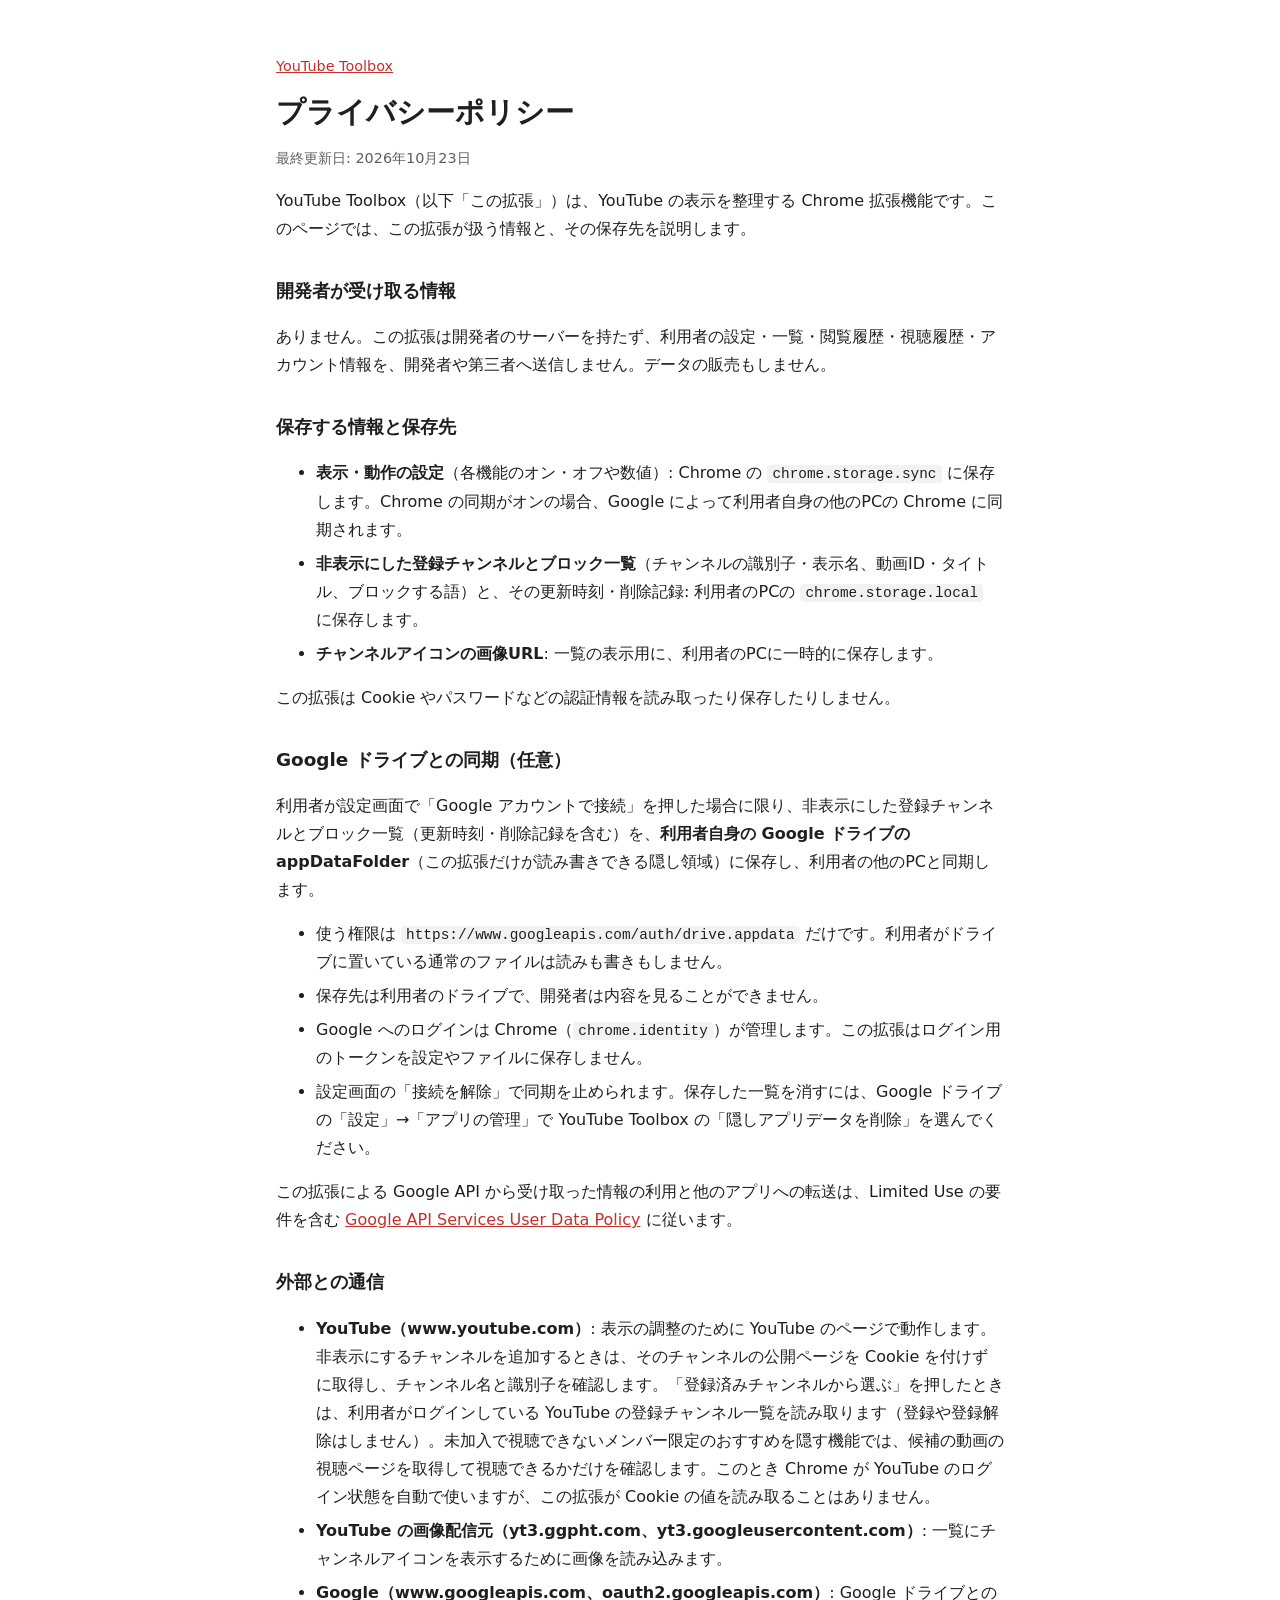
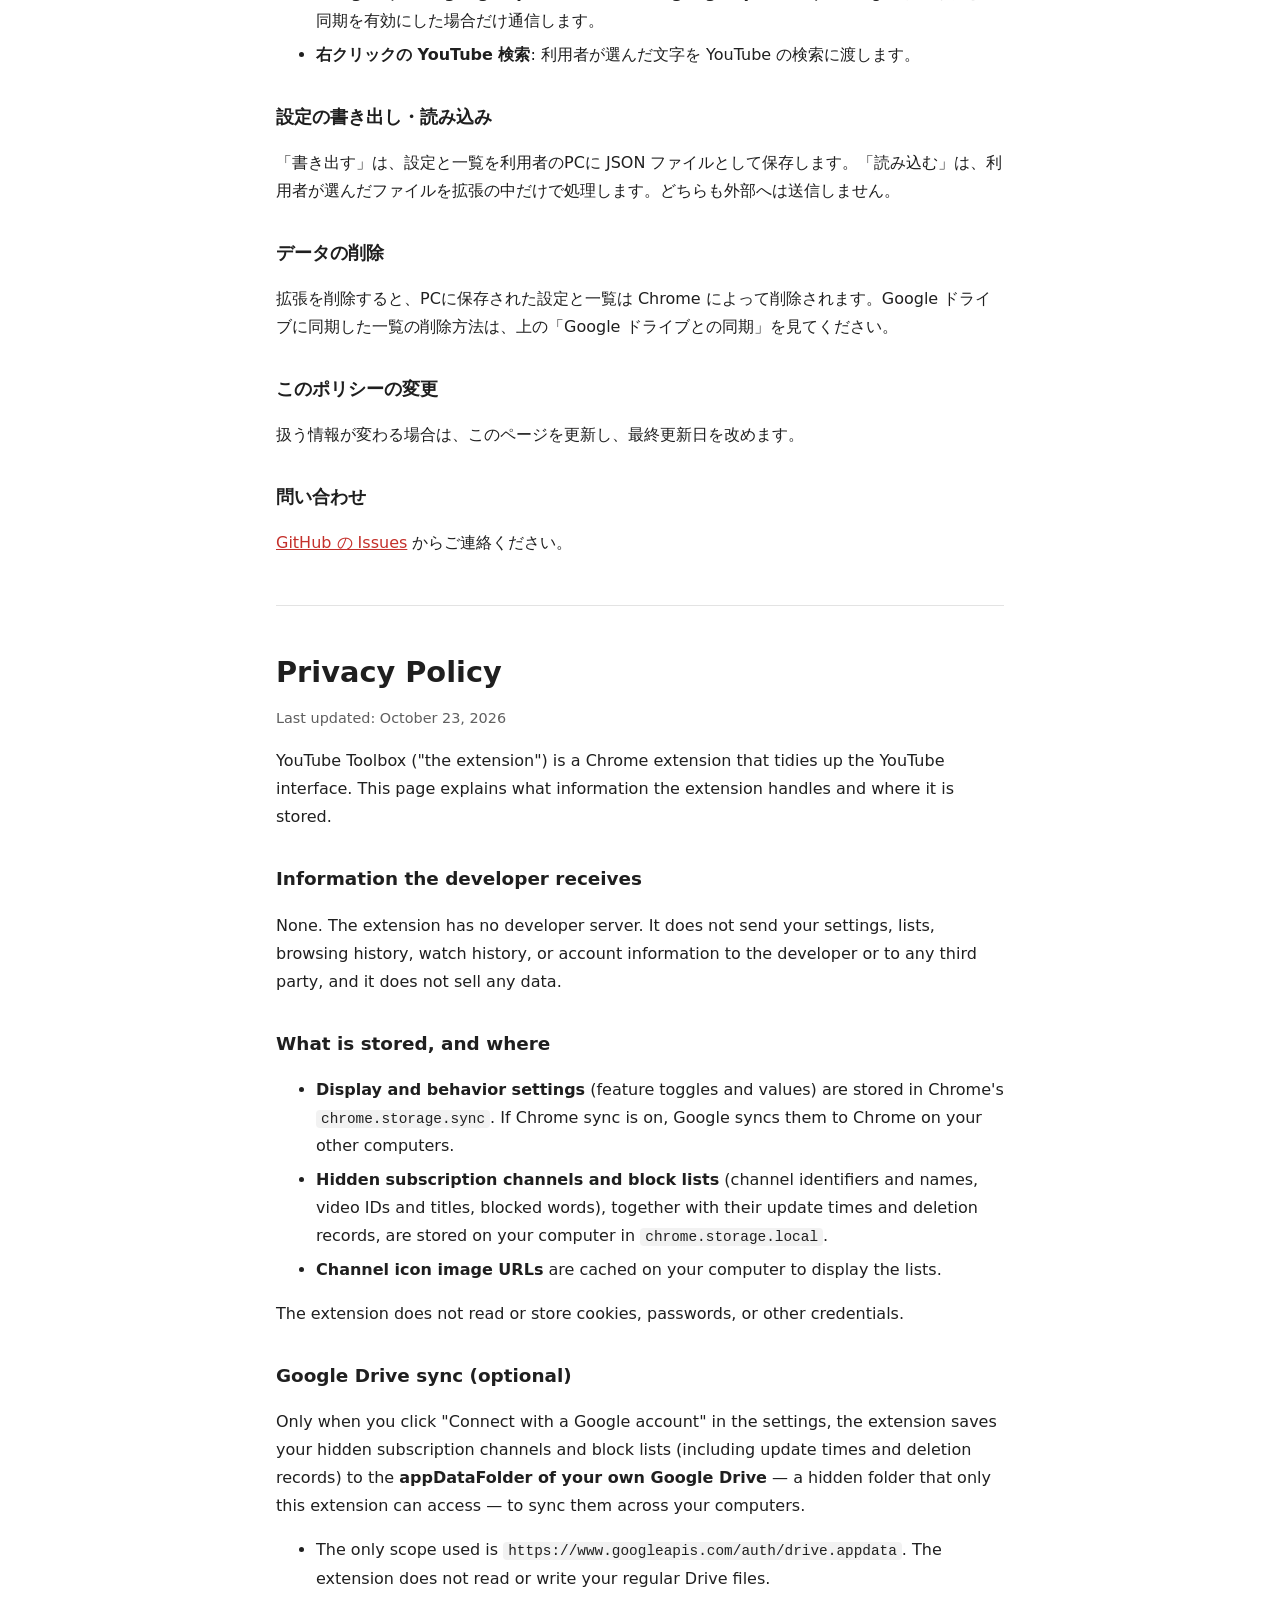
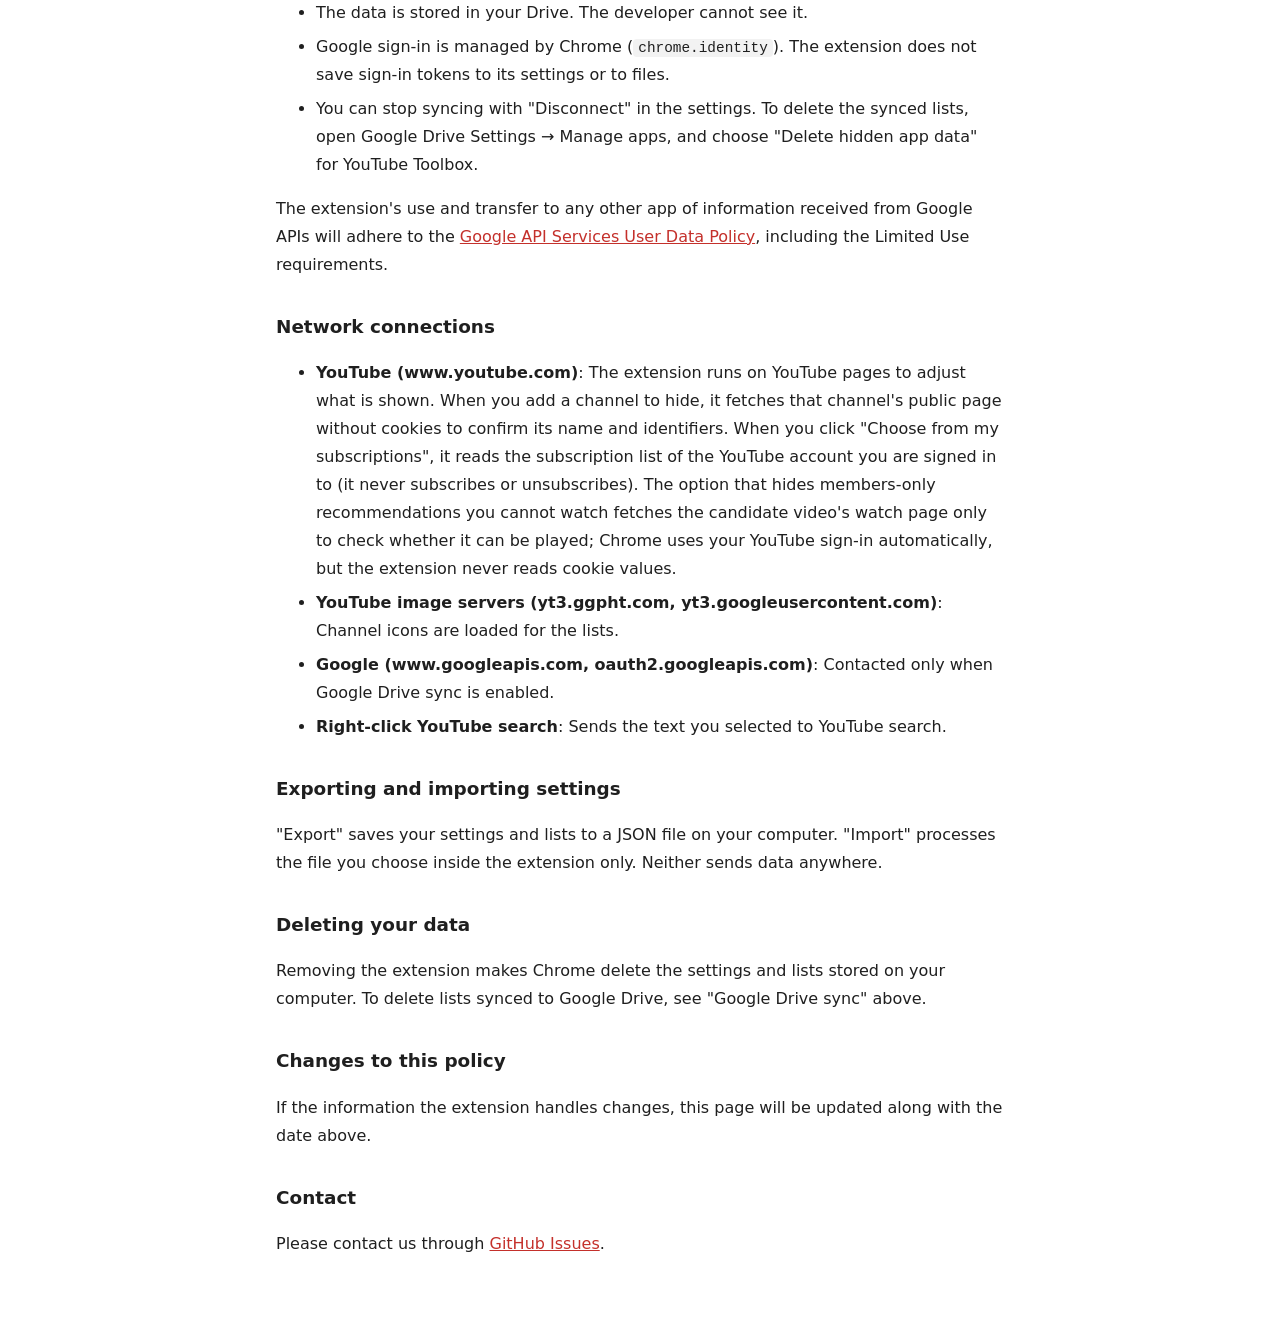
==== privacy.html @ fc677bac "Add homepage and privacy policy for YouTube Toolbox Co-Authored-By: Claude Opus 5.5 <noreply@anthrop" ====
<!doctype html>
<html lang="ja">
<head>
  <meta charset="utf-8">
  <meta name="viewport" content="width=device-width, initial-scale=1">
  <title>YouTube Toolbox – プライバシーポリシー / Privacy Policy</title>
  <link rel="stylesheet" href="style.css">
</head>
<body>
  <main>
    <p class="back"><a href="./">YouTube Toolbox</a></p>
    <h1>プライバシーポリシー</h1>
    <p class="updated">最終更新日: 2026年10月23日</p>

    <p>YouTube Toolbox（以下「この拡張」）は、YouTube の表示を整理する Chrome 拡張機能です。このページでは、この拡張が扱う情報と、その保存先を説明します。</p>

    <h2>開発者が受け取る情報</h2>
    <p>ありません。この拡張は開発者のサーバーを持たず、利用者の設定・一覧・閲覧履歴・視聴履歴・アカウント情報を、開発者や第三者へ送信しません。データの販売もしません。</p>

    <h2>保存する情報と保存先</h2>
    <ul>
      <li><strong>表示・動作の設定</strong>（各機能のオン・オフや数値）: Chrome の <code>chrome.storage.sync</code> に保存します。Chrome の同期がオンの場合、Google によって利用者自身の他のPCの Chrome に同期されます。</li>
      <li><strong>非表示にした登録チャンネルとブロック一覧</strong>（チャンネルの識別子・表示名、動画ID・タイトル、ブロックする語）と、その更新時刻・削除記録: 利用者のPCの <code>chrome.storage.local</code> に保存します。</li>
      <li><strong>チャンネルアイコンの画像URL</strong>: 一覧の表示用に、利用者のPCに一時的に保存します。</li>
    </ul>
    <p>この拡張は Cookie やパスワードなどの認証情報を読み取ったり保存したりしません。</p>

    <h2>Google ドライブとの同期（任意）</h2>
    <p>利用者が設定画面で「Google アカウントで接続」を押した場合に限り、非表示にした登録チャンネルとブロック一覧（更新時刻・削除記録を含む）を、<strong>利用者自身の Google ドライブの appDataFolder</strong>（この拡張だけが読み書きできる隠し領域）に保存し、利用者の他のPCと同期します。</p>
    <ul>
      <li>使う権限は <code>https://www.googleapis.com/auth/drive.appdata</code> だけです。利用者がドライブに置いている通常のファイルは読みも書きもしません。</li>
      <li>保存先は利用者のドライブで、開発者は内容を見ることができません。</li>
      <li>Google へのログインは Chrome（<code>chrome.identity</code>）が管理します。この拡張はログイン用のトークンを設定やファイルに保存しません。</li>
      <li>設定画面の「接続を解除」で同期を止められます。保存した一覧を消すには、Google ドライブの「設定」→「アプリの管理」で YouTube Toolbox の「隠しアプリデータを削除」を選んでください。</li>
    </ul>
    <p>この拡張による Google API から受け取った情報の利用と他のアプリへの転送は、Limited Use の要件を含む <a href="https://developers.google.com/terms/api-services-user-data-policy">Google API Services User Data Policy</a> に従います。</p>

    <h2>外部との通信</h2>
    <ul>
      <li><strong>YouTube（www.youtube.com）</strong>: 表示の調整のために YouTube のページで動作します。非表示にするチャンネルを追加するときは、そのチャンネルの公開ページを Cookie を付けずに取得し、チャンネル名と識別子を確認します。「登録済みチャンネルから選ぶ」を押したときは、利用者がログインしている YouTube の登録チャンネル一覧を読み取ります（登録や登録解除はしません）。未加入で視聴できないメンバー限定のおすすめを隠す機能では、候補の動画の視聴ページを取得して視聴できるかだけを確認します。このとき Chrome が YouTube のログイン状態を自動で使いますが、この拡張が Cookie の値を読み取ることはありません。</li>
      <li><strong>YouTube の画像配信元（yt3.ggpht.com、yt3.googleusercontent.com）</strong>: 一覧にチャンネルアイコンを表示するために画像を読み込みます。</li>
      <li><strong>Google（www.googleapis.com、oauth2.googleapis.com）</strong>: Google ドライブとの同期を有効にした場合だけ通信します。</li>
      <li><strong>右クリックの YouTube 検索</strong>: 利用者が選んだ文字を YouTube の検索に渡します。</li>
    </ul>

    <h2>設定の書き出し・読み込み</h2>
    <p>「書き出す」は、設定と一覧を利用者のPCに JSON ファイルとして保存します。「読み込む」は、利用者が選んだファイルを拡張の中だけで処理します。どちらも外部へは送信しません。</p>

    <h2>データの削除</h2>
    <p>拡張を削除すると、PCに保存された設定と一覧は Chrome によって削除されます。Google ドライブに同期した一覧の削除方法は、上の「Google ドライブとの同期」を見てください。</p>

    <h2>このポリシーの変更</h2>
    <p>扱う情報が変わる場合は、このページを更新し、最終更新日を改めます。</p>

    <h2>問い合わせ</h2>
    <p><a href="https://github.com/dssafewhfh/youtube-toolbox-site/issues">GitHub の Issues</a> からご連絡ください。</p>

    <hr>

    <h1 lang="en">Privacy Policy</h1>
    <div lang="en">
      <p class="updated">Last updated: October 23, 2026</p>

      <p>YouTube Toolbox ("the extension") is a Chrome extension that tidies up the YouTube interface. This page explains what information the extension handles and where it is stored.</p>

      <h2>Information the developer receives</h2>
      <p>None. The extension has no developer server. It does not send your settings, lists, browsing history, watch history, or account information to the developer or to any third party, and it does not sell any data.</p>

      <h2>What is stored, and where</h2>
      <ul>
        <li><strong>Display and behavior settings</strong> (feature toggles and values) are stored in Chrome's <code>chrome.storage.sync</code>. If Chrome sync is on, Google syncs them to Chrome on your other computers.</li>
        <li><strong>Hidden subscription channels and block lists</strong> (channel identifiers and names, video IDs and titles, blocked words), together with their update times and deletion records, are stored on your computer in <code>chrome.storage.local</code>.</li>
        <li><strong>Channel icon image URLs</strong> are cached on your computer to display the lists.</li>
      </ul>
      <p>The extension does not read or store cookies, passwords, or other credentials.</p>

      <h2>Google Drive sync (optional)</h2>
      <p>Only when you click "Connect with a Google account" in the settings, the extension saves your hidden subscription channels and block lists (including update times and deletion records) to the <strong>appDataFolder of your own Google Drive</strong> — a hidden folder that only this extension can access — to sync them across your computers.</p>
      <ul>
        <li>The only scope used is <code>https://www.googleapis.com/auth/drive.appdata</code>. The extension does not read or write your regular Drive files.</li>
        <li>The data is stored in your Drive. The developer cannot see it.</li>
        <li>Google sign-in is managed by Chrome (<code>chrome.identity</code>). The extension does not save sign-in tokens to its settings or to files.</li>
        <li>You can stop syncing with "Disconnect" in the settings. To delete the synced lists, open Google Drive Settings → Manage apps, and choose "Delete hidden app data" for YouTube Toolbox.</li>
      </ul>
      <p>The extension's use and transfer to any other app of information received from Google APIs will adhere to the <a href="https://developers.google.com/terms/api-services-user-data-policy">Google API Services User Data Policy</a>, including the Limited Use requirements.</p>

      <h2>Network connections</h2>
      <ul>
        <li><strong>YouTube (www.youtube.com)</strong>: The extension runs on YouTube pages to adjust what is shown. When you add a channel to hide, it fetches that channel's public page without cookies to confirm its name and identifiers. When you click "Choose from my subscriptions", it reads the subscription list of the YouTube account you are signed in to (it never subscribes or unsubscribes). The option that hides members-only recommendations you cannot watch fetches the candidate video's watch page only to check whether it can be played; Chrome uses your YouTube sign-in automatically, but the extension never reads cookie values.</li>
        <li><strong>YouTube image servers (yt3.ggpht.com, yt3.googleusercontent.com)</strong>: Channel icons are loaded for the lists.</li>
        <li><strong>Google (www.googleapis.com, oauth2.googleapis.com)</strong>: Contacted only when Google Drive sync is enabled.</li>
        <li><strong>Right-click YouTube search</strong>: Sends the text you selected to YouTube search.</li>
      </ul>

      <h2>Exporting and importing settings</h2>
      <p>"Export" saves your settings and lists to a JSON file on your computer. "Import" processes the file you choose inside the extension only. Neither sends data anywhere.</p>

      <h2>Deleting your data</h2>
      <p>Removing the extension makes Chrome delete the settings and lists stored on your computer. To delete lists synced to Google Drive, see "Google Drive sync" above.</p>

      <h2>Changes to this policy</h2>
      <p>If the information the extension handles changes, this page will be updated along with the date above.</p>

      <h2>Contact</h2>
      <p>Please contact us through <a href="https://github.com/dssafewhfh/youtube-toolbox-site/issues">GitHub Issues</a>.</p>
    </div>
  </main>
</body>
</html>
---- style.css ----
:root {
  color-scheme: light dark;
  --bg: #ffffff;
  --ink: #1f1f1f;
  --muted: #5f5f5f;
  --accent: #c4302b;
  --line: #e3e3e3;
  --code-bg: #f2f2f2;
}

@media (prefers-color-scheme: dark) {
  :root {
    --bg: #161616;
    --ink: #ececec;
    --muted: #a8a8a8;
    --accent: #ff7a6b;
    --line: #333333;
    --code-bg: #262626;
  }
}

* { box-sizing: border-box; }

body {
  margin: 0;
  background: var(--bg);
  color: var(--ink);
  font: 16px/1.75 system-ui, "Segoe UI", "Hiragino Sans", "Noto Sans JP", sans-serif;
}

main {
  max-width: 760px;
  margin: 0 auto;
  padding: 40px 16px 64px;
}

h1 { font-size: 1.8rem; line-height: 1.3; margin: 0 0 12px; }
h2 { font-size: 1.15rem; margin: 32px 0 8px; }
a { color: var(--accent); }
code { background: var(--code-bg); color: var(--ink); padding: 1px 5px; border-radius: 4px; font-size: .9em; overflow-wrap: anywhere; }
hr { border: 0; border-top: 1px solid var(--line); margin: 48px 0; }
li + li { margin-top: 6px; }
.updated, .back { color: var(--muted); font-size: .9rem; }

.links { display: flex; flex-wrap: wrap; gap: 12px 20px; align-items: center; margin-top: 24px; }
.button {
  display: inline-block;
  padding: 8px 16px;
  border-radius: 8px;
  background: var(--accent);
  color: var(--bg);
  text-decoration: none;
  font-weight: 600;
}
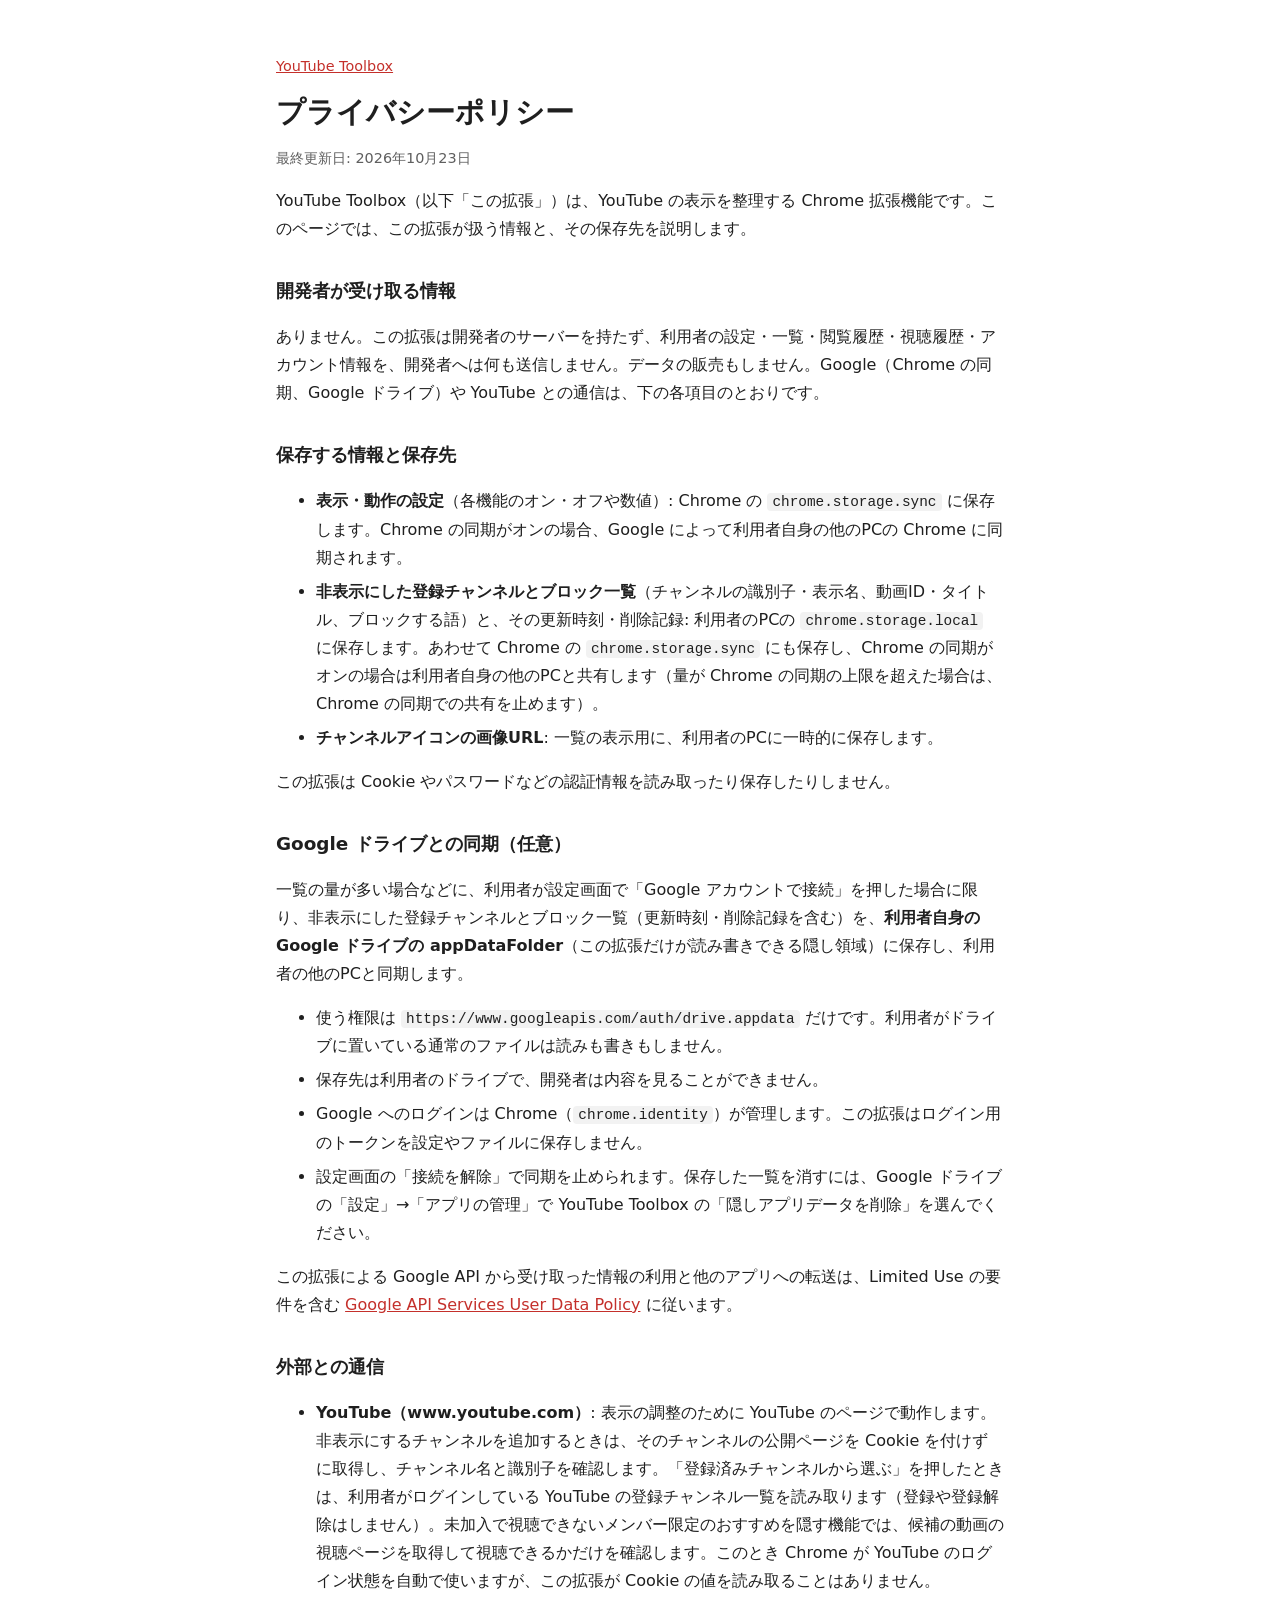
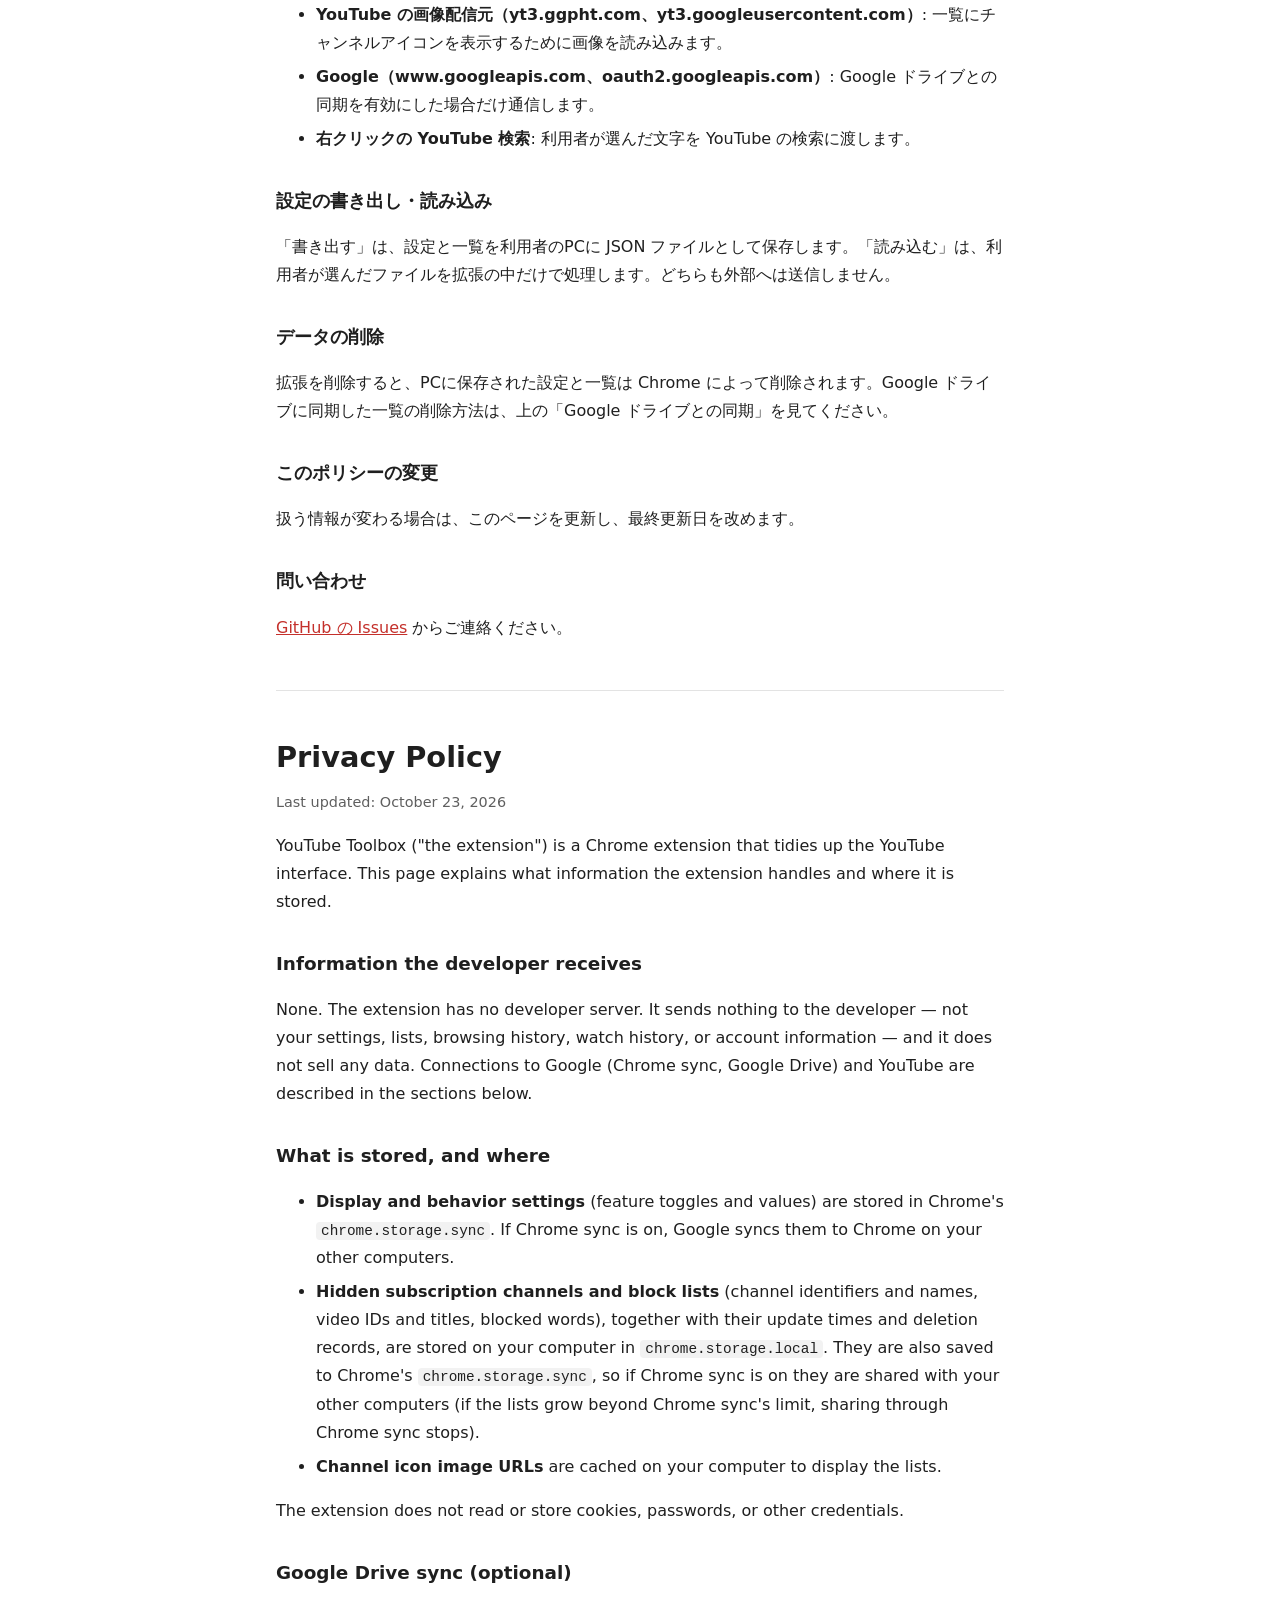
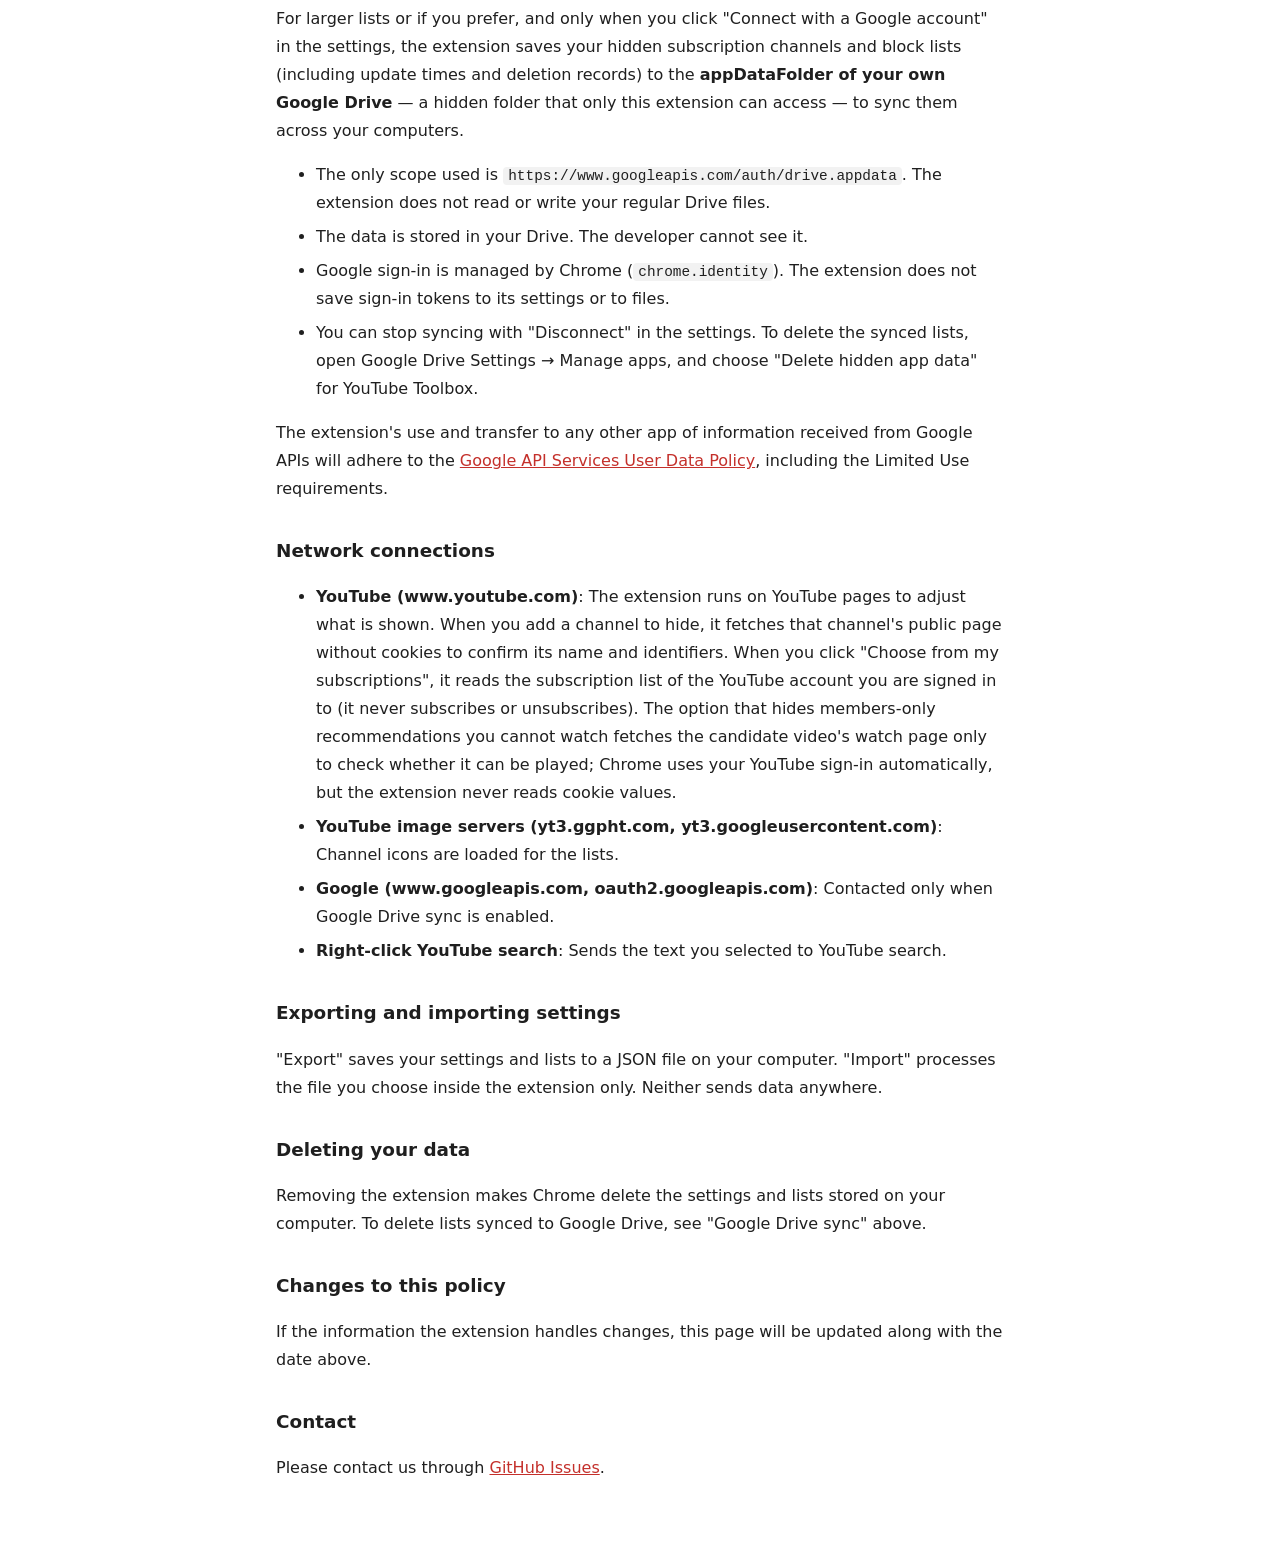
==== commit 4a7143fb: "Clarify that nothing is sent to the developer and lists also sync via Chrome sync Co-Authored-By: Cl" ====
--- a/privacy.html
+++ b/privacy.html
@@ -15,18 +15,18 @@
     <p>YouTube Toolbox（以下「この拡張」）は、YouTube の表示を整理する Chrome 拡張機能です。このページでは、この拡張が扱う情報と、その保存先を説明します。</p>
 
     <h2>開発者が受け取る情報</h2>
-    <p>ありません。この拡張は開発者のサーバーを持たず、利用者の設定・一覧・閲覧履歴・視聴履歴・アカウント情報を、開発者や第三者へ送信しません。データの販売もしません。</p>
+    <p>ありません。この拡張は開発者のサーバーを持たず、利用者の設定・一覧・閲覧履歴・視聴履歴・アカウント情報を、開発者へは何も送信しません。データの販売もしません。Google（Chrome の同期、Google ドライブ）や YouTube との通信は、下の各項目のとおりです。</p>
 
     <h2>保存する情報と保存先</h2>
     <ul>
       <li><strong>表示・動作の設定</strong>（各機能のオン・オフや数値）: Chrome の <code>chrome.storage.sync</code> に保存します。Chrome の同期がオンの場合、Google によって利用者自身の他のPCの Chrome に同期されます。</li>
-      <li><strong>非表示にした登録チャンネルとブロック一覧</strong>（チャンネルの識別子・表示名、動画ID・タイトル、ブロックする語）と、その更新時刻・削除記録: 利用者のPCの <code>chrome.storage.local</code> に保存します。</li>
+      <li><strong>非表示にした登録チャンネルとブロック一覧</strong>（チャンネルの識別子・表示名、動画ID・タイトル、ブロックする語）と、その更新時刻・削除記録: 利用者のPCの <code>chrome.storage.local</code> に保存します。あわせて Chrome の <code>chrome.storage.sync</code> にも保存し、Chrome の同期がオンの場合は利用者自身の他のPCと共有します（量が Chrome の同期の上限を超えた場合は、Chrome の同期での共有を止めます）。</li>
       <li><strong>チャンネルアイコンの画像URL</strong>: 一覧の表示用に、利用者のPCに一時的に保存します。</li>
     </ul>
     <p>この拡張は Cookie やパスワードなどの認証情報を読み取ったり保存したりしません。</p>
 
     <h2>Google ドライブとの同期（任意）</h2>
-    <p>利用者が設定画面で「Google アカウントで接続」を押した場合に限り、非表示にした登録チャンネルとブロック一覧（更新時刻・削除記録を含む）を、<strong>利用者自身の Google ドライブの appDataFolder</strong>（この拡張だけが読み書きできる隠し領域）に保存し、利用者の他のPCと同期します。</p>
+    <p>一覧の量が多い場合などに、利用者が設定画面で「Google アカウントで接続」を押した場合に限り、非表示にした登録チャンネルとブロック一覧（更新時刻・削除記録を含む）を、<strong>利用者自身の Google ドライブの appDataFolder</strong>（この拡張だけが読み書きできる隠し領域）に保存し、利用者の他のPCと同期します。</p>
     <ul>
       <li>使う権限は <code>https://www.googleapis.com/auth/drive.appdata</code> だけです。利用者がドライブに置いている通常のファイルは読みも書きもしません。</li>
       <li>保存先は利用者のドライブで、開発者は内容を見ることができません。</li>
@@ -64,18 +64,18 @@
       <p>YouTube Toolbox ("the extension") is a Chrome extension that tidies up the YouTube interface. This page explains what information the extension handles and where it is stored.</p>
 
       <h2>Information the developer receives</h2>
-      <p>None. The extension has no developer server. It does not send your settings, lists, browsing history, watch history, or account information to the developer or to any third party, and it does not sell any data.</p>
+      <p>None. The extension has no developer server. It sends nothing to the developer — not your settings, lists, browsing history, watch history, or account information — and it does not sell any data. Connections to Google (Chrome sync, Google Drive) and YouTube are described in the sections below.</p>
 
       <h2>What is stored, and where</h2>
       <ul>
         <li><strong>Display and behavior settings</strong> (feature toggles and values) are stored in Chrome's <code>chrome.storage.sync</code>. If Chrome sync is on, Google syncs them to Chrome on your other computers.</li>
-        <li><strong>Hidden subscription channels and block lists</strong> (channel identifiers and names, video IDs and titles, blocked words), together with their update times and deletion records, are stored on your computer in <code>chrome.storage.local</code>.</li>
+        <li><strong>Hidden subscription channels and block lists</strong> (channel identifiers and names, video IDs and titles, blocked words), together with their update times and deletion records, are stored on your computer in <code>chrome.storage.local</code>. They are also saved to Chrome's <code>chrome.storage.sync</code>, so if Chrome sync is on they are shared with your other computers (if the lists grow beyond Chrome sync's limit, sharing through Chrome sync stops).</li>
         <li><strong>Channel icon image URLs</strong> are cached on your computer to display the lists.</li>
       </ul>
       <p>The extension does not read or store cookies, passwords, or other credentials.</p>
 
       <h2>Google Drive sync (optional)</h2>
-      <p>Only when you click "Connect with a Google account" in the settings, the extension saves your hidden subscription channels and block lists (including update times and deletion records) to the <strong>appDataFolder of your own Google Drive</strong> — a hidden folder that only this extension can access — to sync them across your computers.</p>
+      <p>For larger lists or if you prefer, and only when you click "Connect with a Google account" in the settings, the extension saves your hidden subscription channels and block lists (including update times and deletion records) to the <strong>appDataFolder of your own Google Drive</strong> — a hidden folder that only this extension can access — to sync them across your computers.</p>
       <ul>
         <li>The only scope used is <code>https://www.googleapis.com/auth/drive.appdata</code>. The extension does not read or write your regular Drive files.</li>
         <li>The data is stored in your Drive. The developer cannot see it.</li>
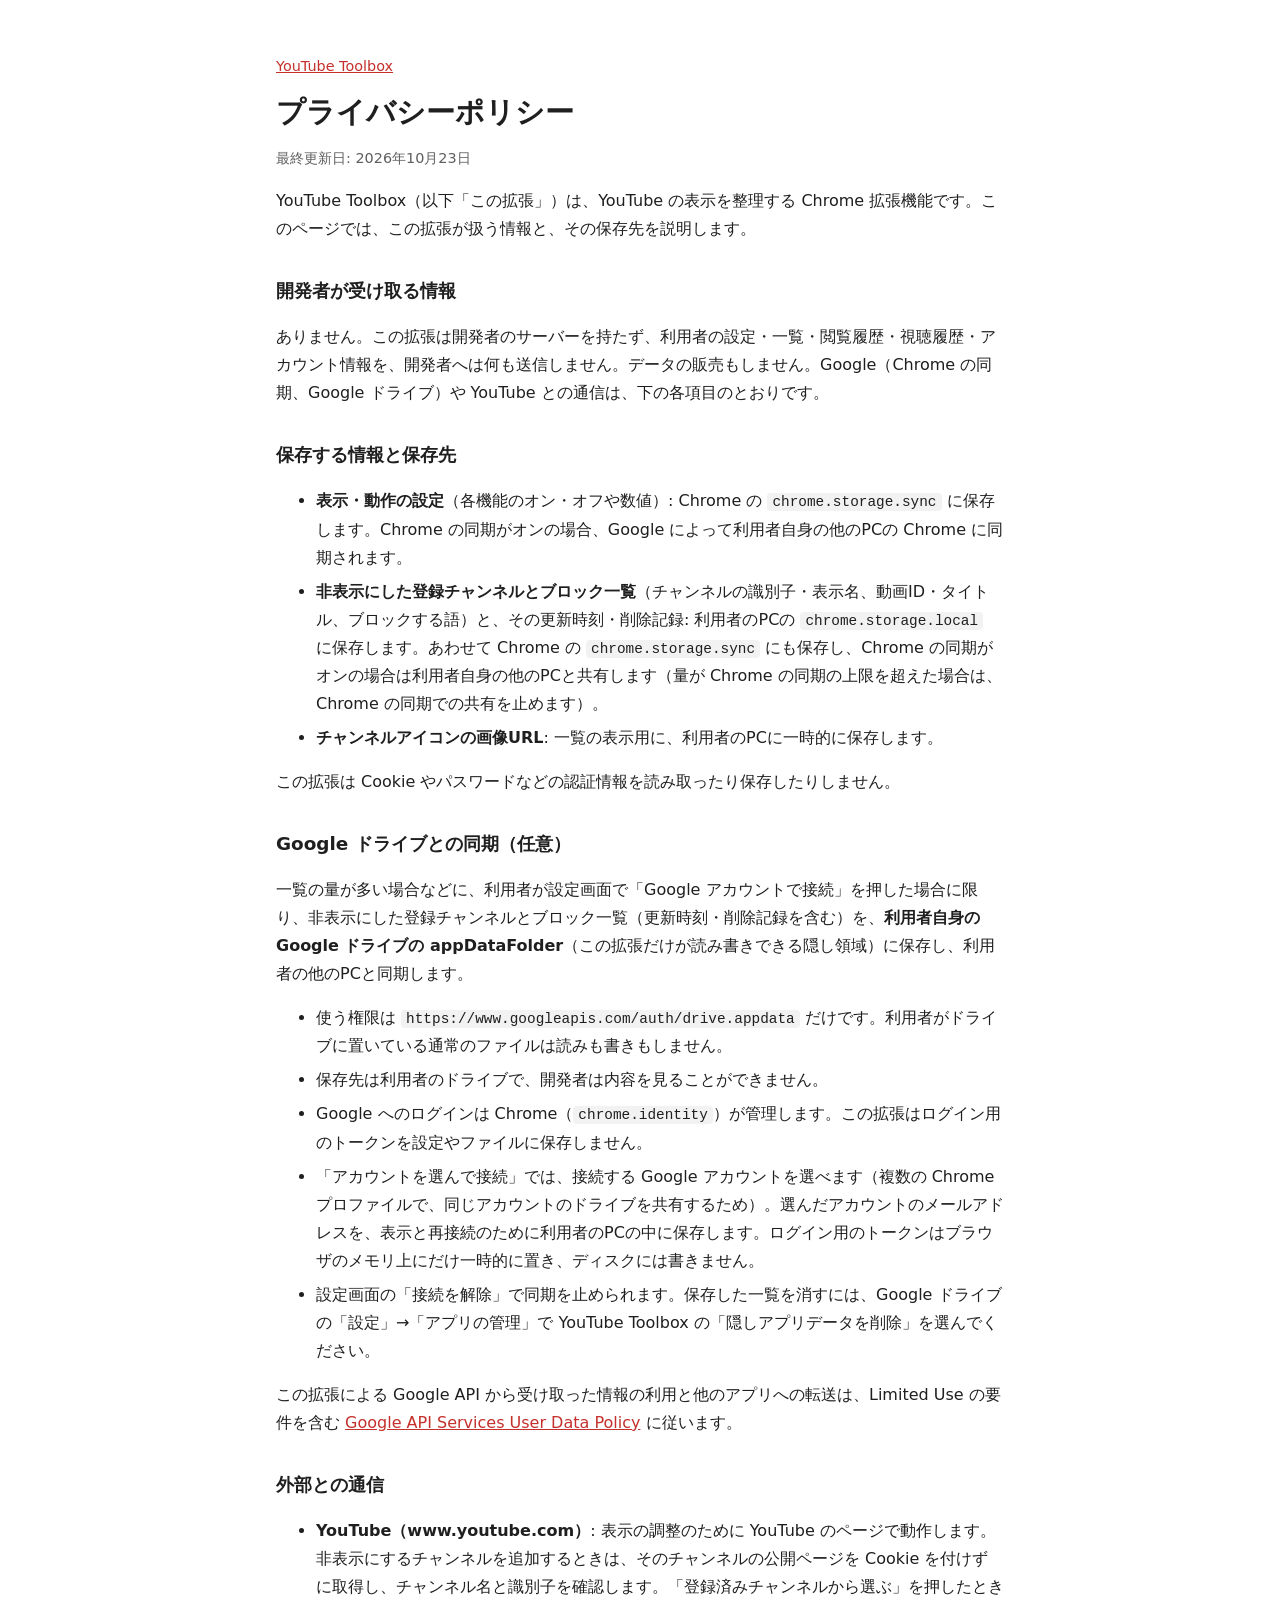
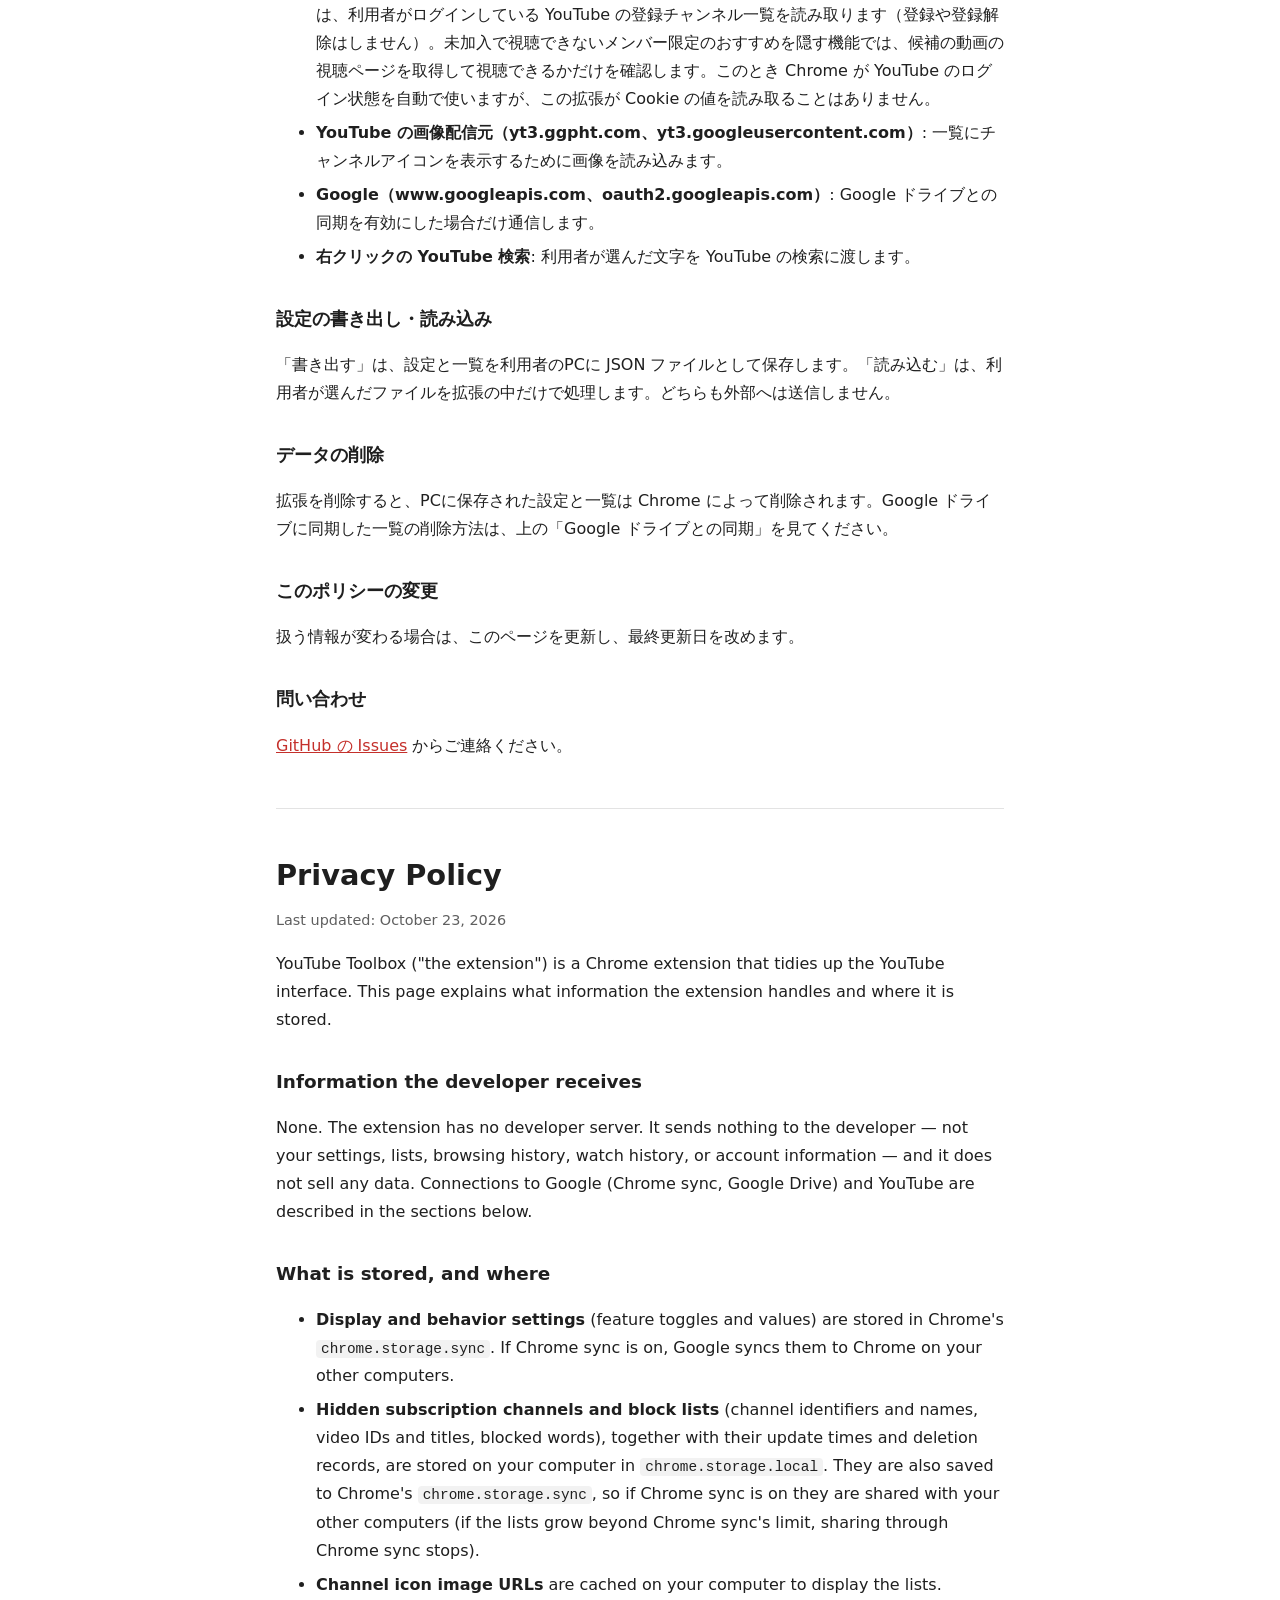
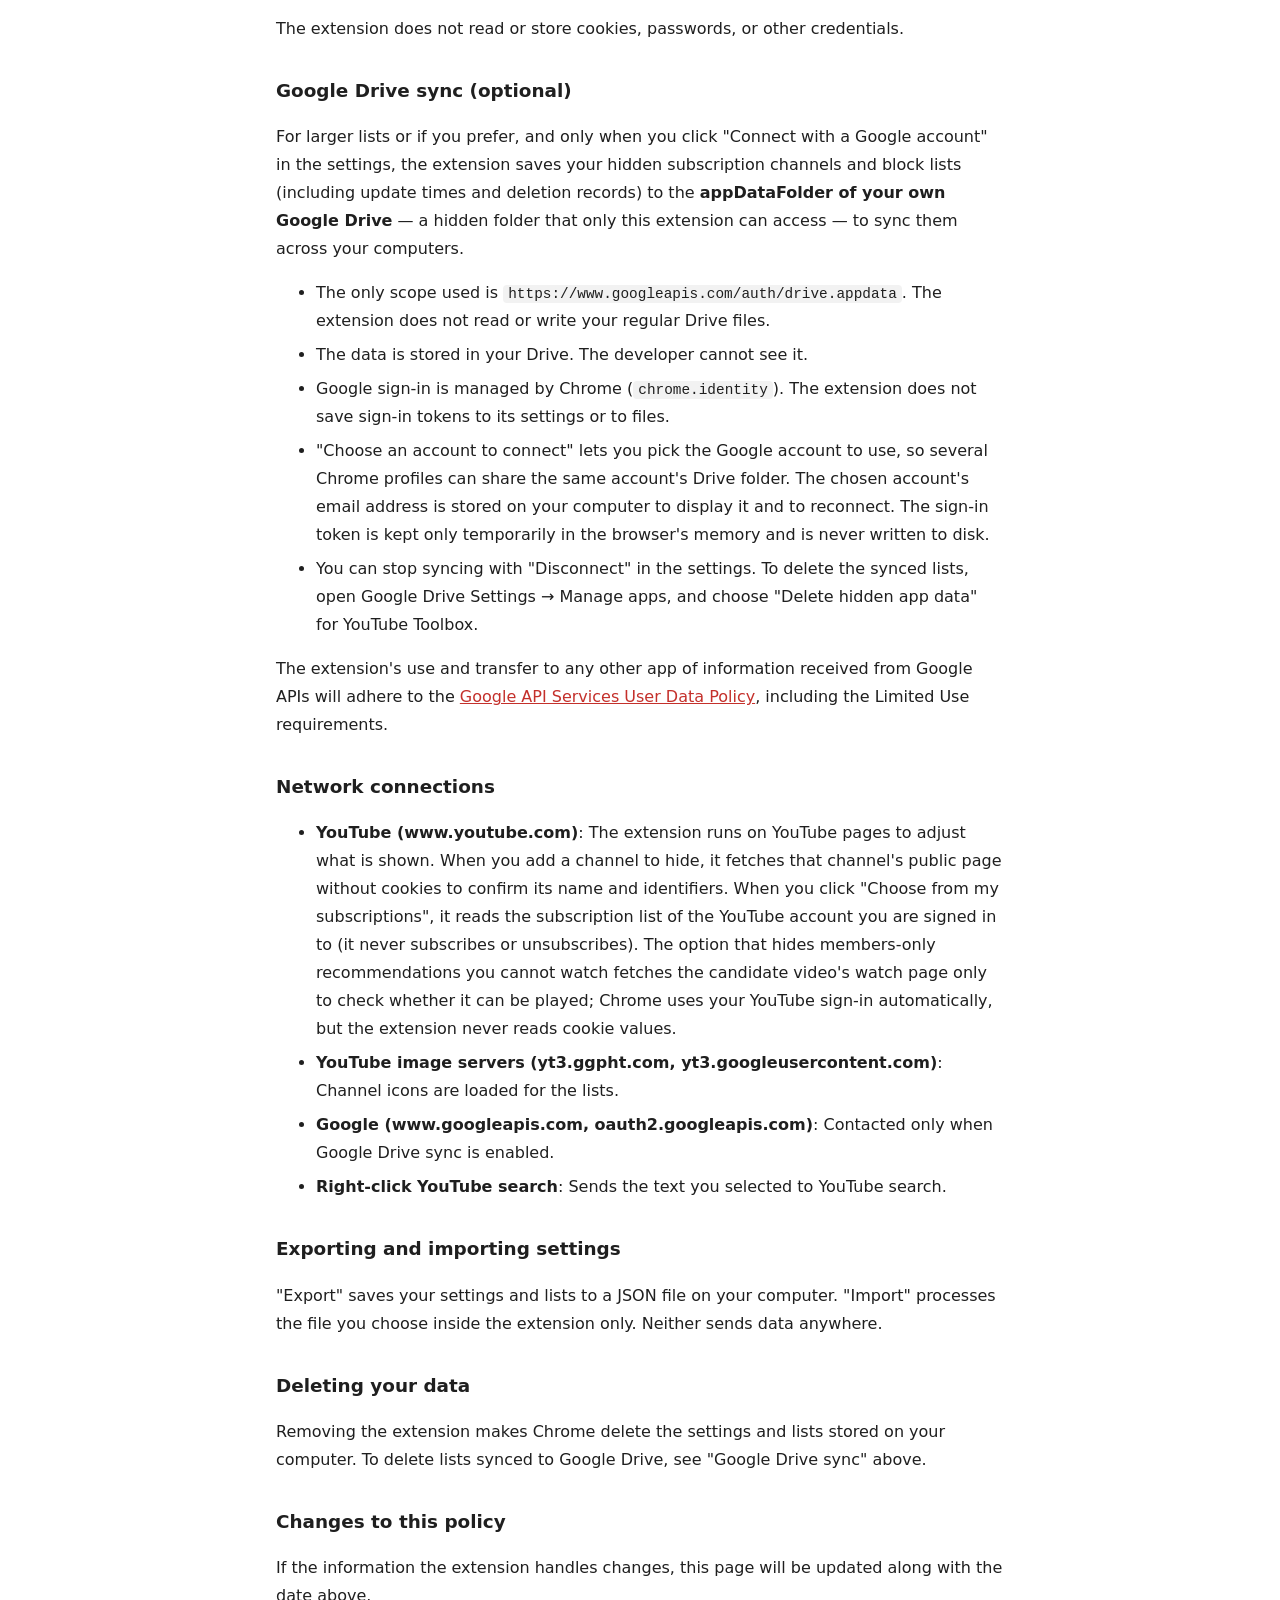
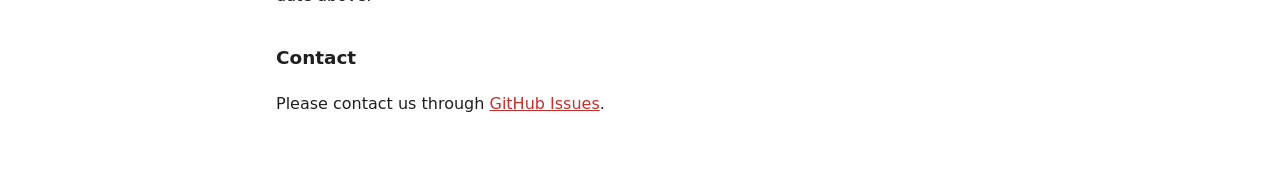
==== commit 2d85d702: "Describe the choose-an-account Drive connection in the privacy policy Co-Authored-By: Claude Opus 5." ====
--- a/privacy.html
+++ b/privacy.html
@@ -31,6 +31,7 @@
       <li>使う権限は <code>https://www.googleapis.com/auth/drive.appdata</code> だけです。利用者がドライブに置いている通常のファイルは読みも書きもしません。</li>
       <li>保存先は利用者のドライブで、開発者は内容を見ることができません。</li>
       <li>Google へのログインは Chrome（<code>chrome.identity</code>）が管理します。この拡張はログイン用のトークンを設定やファイルに保存しません。</li>
+      <li>「アカウントを選んで接続」では、接続する Google アカウントを選べます（複数の Chrome プロファイルで、同じアカウントのドライブを共有するため）。選んだアカウントのメールアドレスを、表示と再接続のために利用者のPCの中に保存します。ログイン用のトークンはブラウザのメモリ上にだけ一時的に置き、ディスクには書きません。</li>
       <li>設定画面の「接続を解除」で同期を止められます。保存した一覧を消すには、Google ドライブの「設定」→「アプリの管理」で YouTube Toolbox の「隠しアプリデータを削除」を選んでください。</li>
     </ul>
     <p>この拡張による Google API から受け取った情報の利用と他のアプリへの転送は、Limited Use の要件を含む <a href="https://developers.google.com/terms/api-services-user-data-policy">Google API Services User Data Policy</a> に従います。</p>
@@ -80,6 +81,7 @@
         <li>The only scope used is <code>https://www.googleapis.com/auth/drive.appdata</code>. The extension does not read or write your regular Drive files.</li>
         <li>The data is stored in your Drive. The developer cannot see it.</li>
         <li>Google sign-in is managed by Chrome (<code>chrome.identity</code>). The extension does not save sign-in tokens to its settings or to files.</li>
+        <li>"Choose an account to connect" lets you pick the Google account to use, so several Chrome profiles can share the same account's Drive folder. The chosen account's email address is stored on your computer to display it and to reconnect. The sign-in token is kept only temporarily in the browser's memory and is never written to disk.</li>
         <li>You can stop syncing with "Disconnect" in the settings. To delete the synced lists, open Google Drive Settings → Manage apps, and choose "Delete hidden app data" for YouTube Toolbox.</li>
       </ul>
       <p>The extension's use and transfer to any other app of information received from Google APIs will adhere to the <a href="https://developers.google.com/terms/api-services-user-data-policy">Google API Services User Data Policy</a>, including the Limited Use requirements.</p>
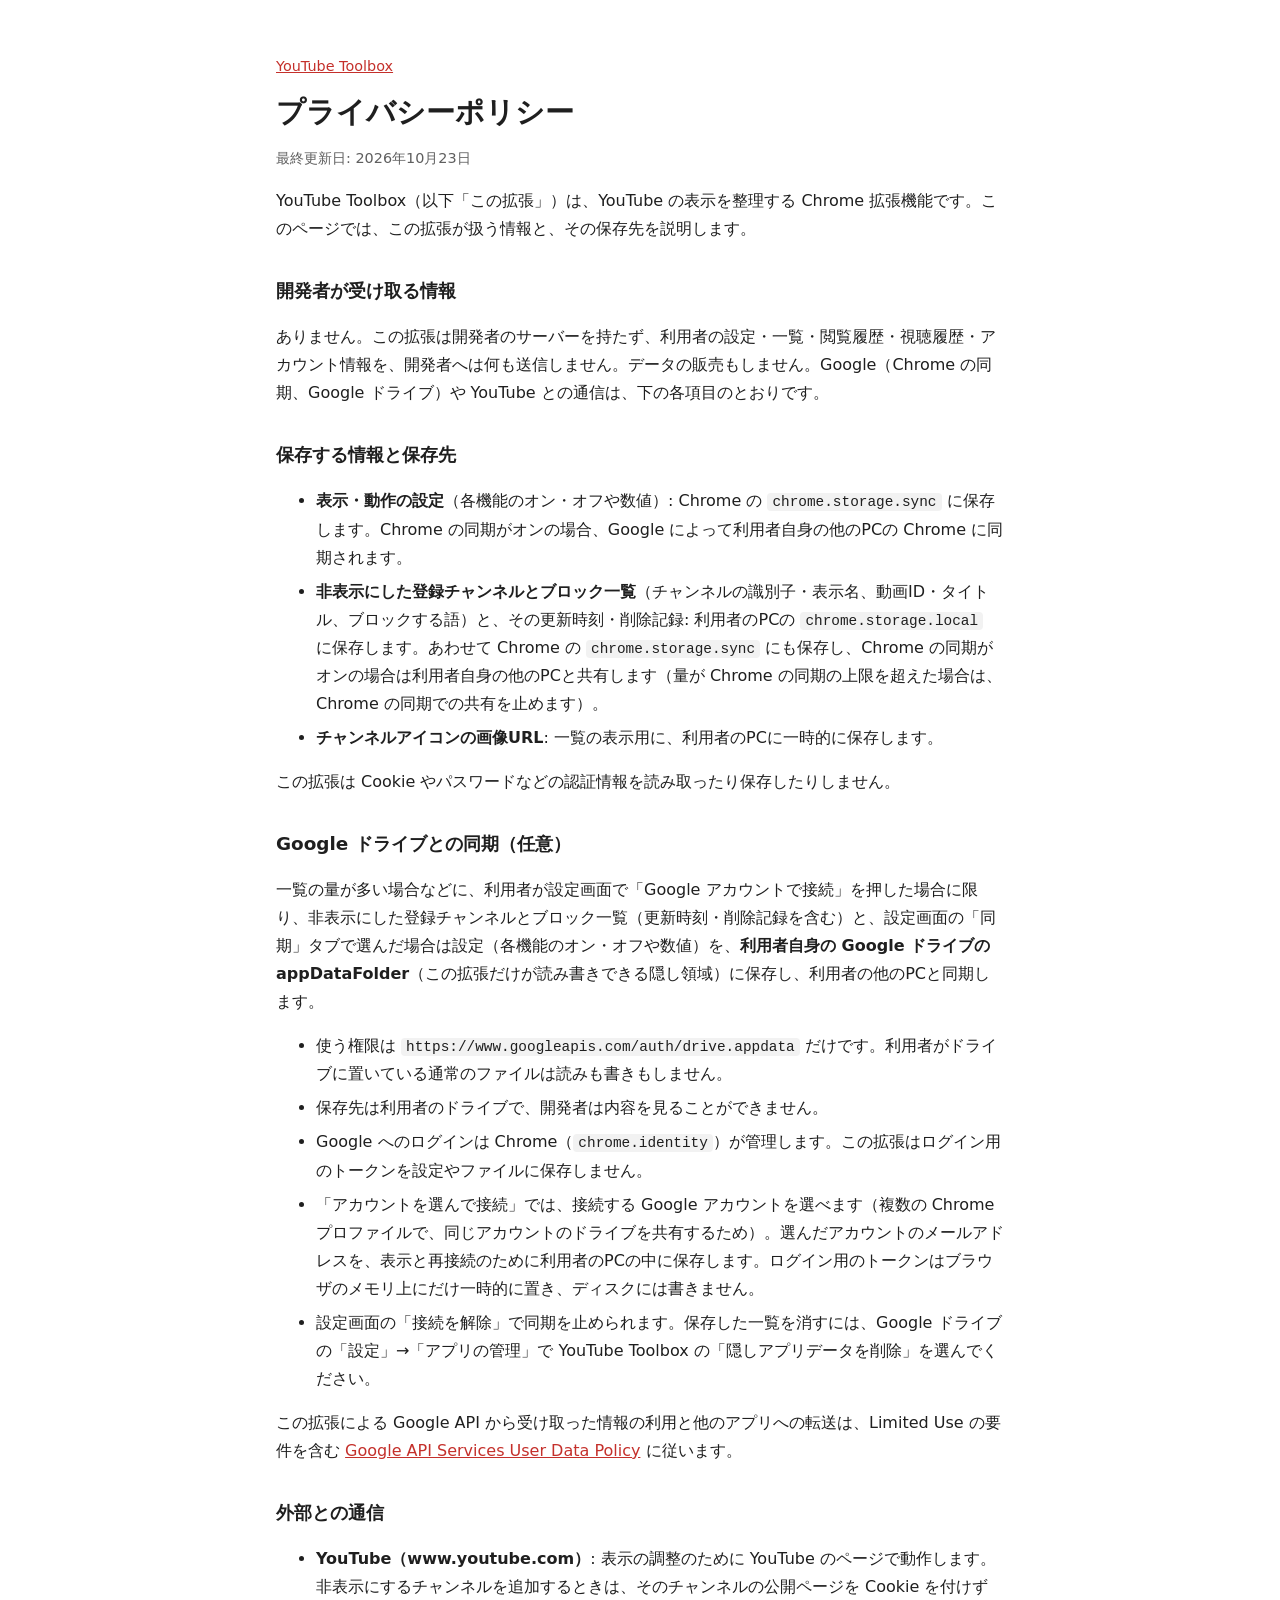
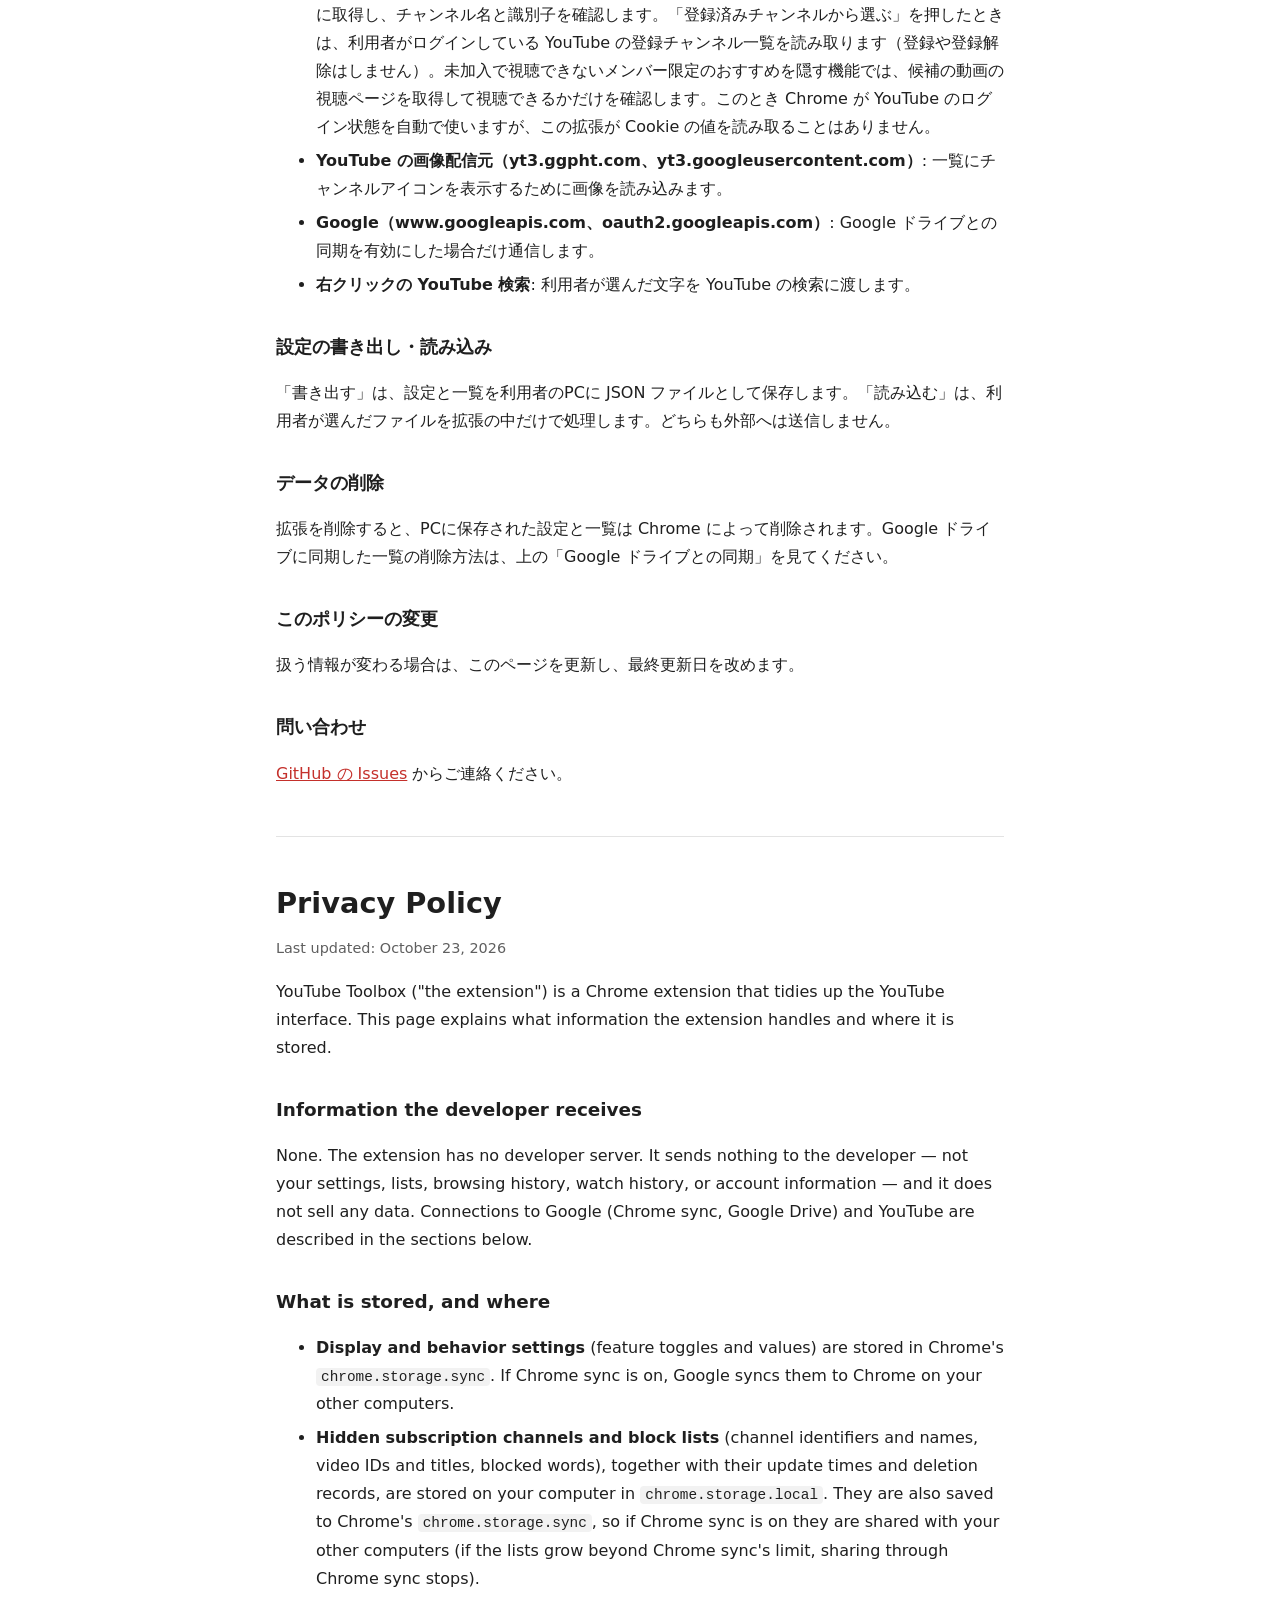
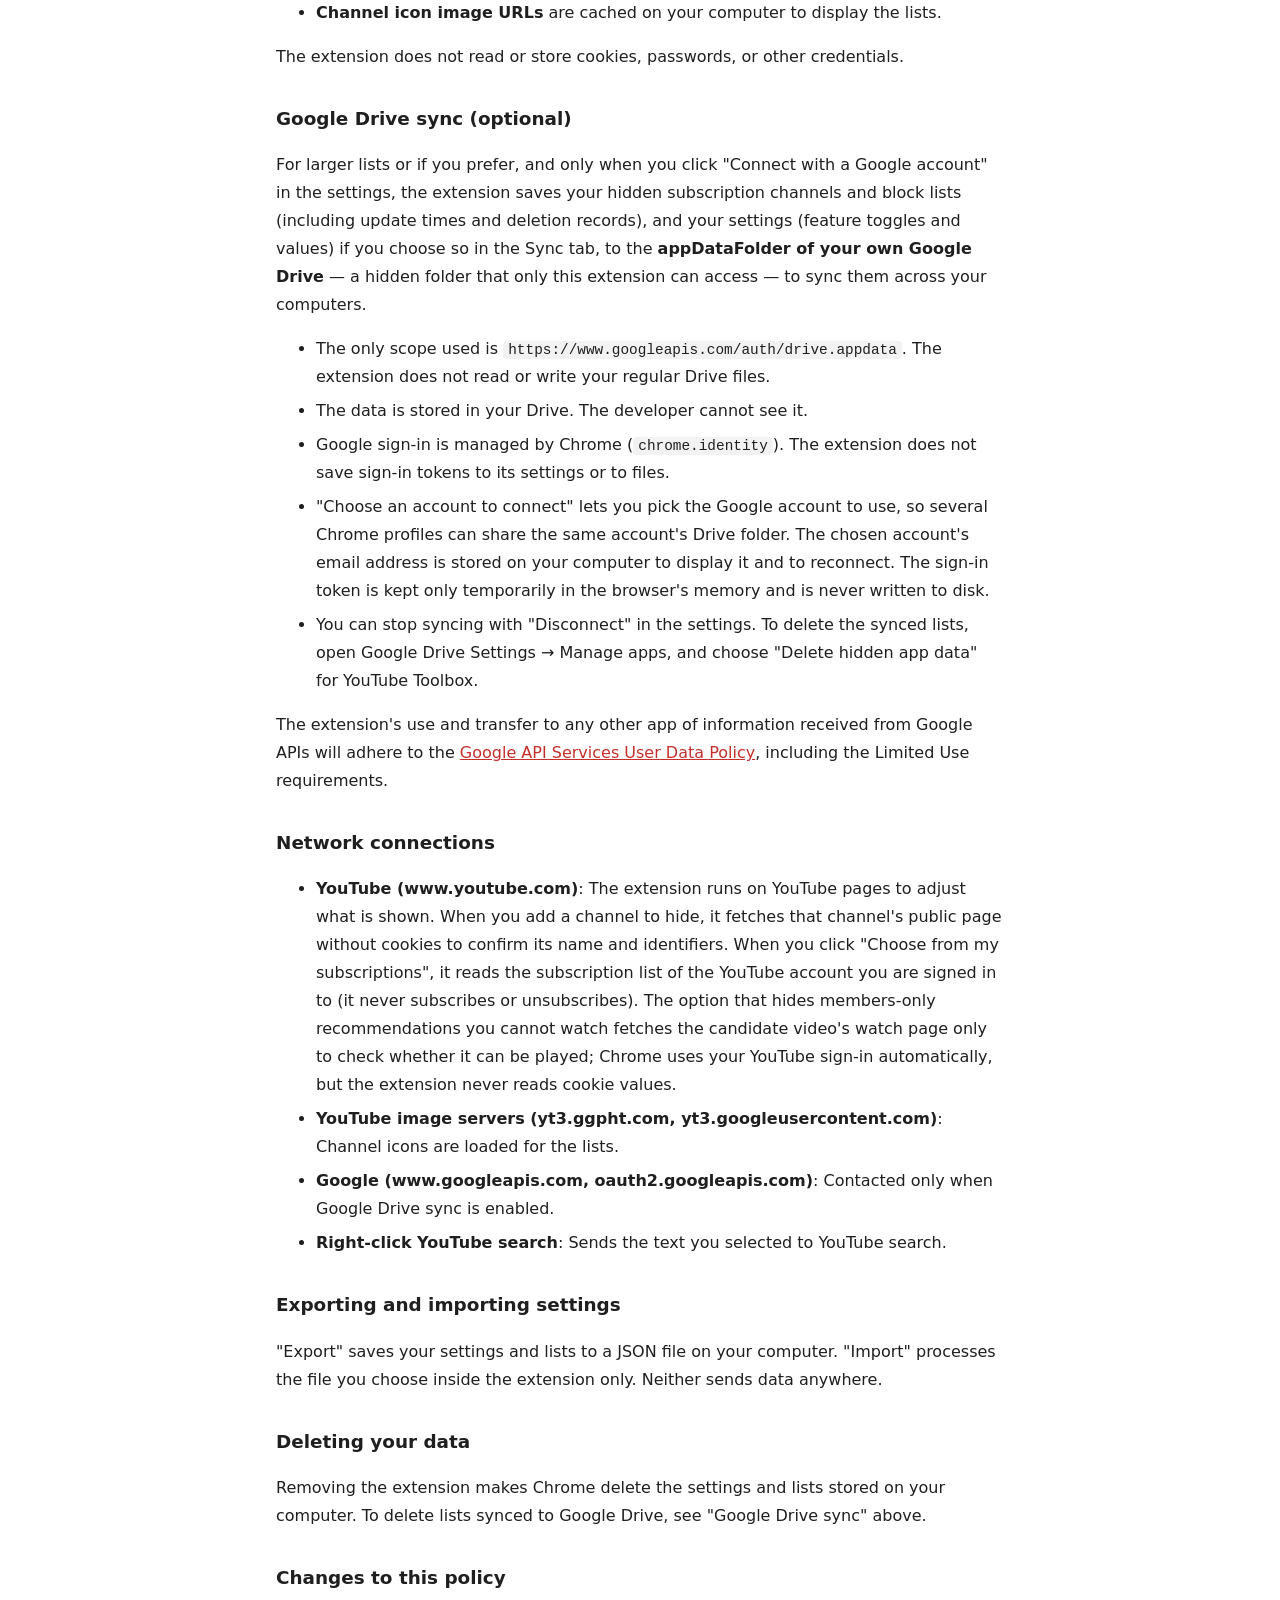
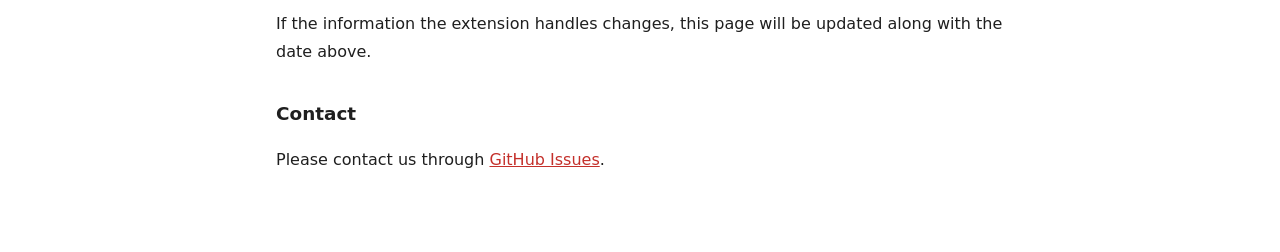
==== commit 639a8240: "Mention optional settings sync through Google Drive Co-Authored-By: Claude Opus 5.5 <noreply@anthrop" ====
--- a/privacy.html
+++ b/privacy.html
@@ -26,7 +26,7 @@
     <p>この拡張は Cookie やパスワードなどの認証情報を読み取ったり保存したりしません。</p>
 
     <h2>Google ドライブとの同期（任意）</h2>
-    <p>一覧の量が多い場合などに、利用者が設定画面で「Google アカウントで接続」を押した場合に限り、非表示にした登録チャンネルとブロック一覧（更新時刻・削除記録を含む）を、<strong>利用者自身の Google ドライブの appDataFolder</strong>（この拡張だけが読み書きできる隠し領域）に保存し、利用者の他のPCと同期します。</p>
+    <p>一覧の量が多い場合などに、利用者が設定画面で「Google アカウントで接続」を押した場合に限り、非表示にした登録チャンネルとブロック一覧（更新時刻・削除記録を含む）と、設定画面の「同期」タブで選んだ場合は設定（各機能のオン・オフや数値）を、<strong>利用者自身の Google ドライブの appDataFolder</strong>（この拡張だけが読み書きできる隠し領域）に保存し、利用者の他のPCと同期します。</p>
     <ul>
       <li>使う権限は <code>https://www.googleapis.com/auth/drive.appdata</code> だけです。利用者がドライブに置いている通常のファイルは読みも書きもしません。</li>
       <li>保存先は利用者のドライブで、開発者は内容を見ることができません。</li>
@@ -76,7 +76,7 @@
       <p>The extension does not read or store cookies, passwords, or other credentials.</p>
 
       <h2>Google Drive sync (optional)</h2>
-      <p>For larger lists or if you prefer, and only when you click "Connect with a Google account" in the settings, the extension saves your hidden subscription channels and block lists (including update times and deletion records) to the <strong>appDataFolder of your own Google Drive</strong> — a hidden folder that only this extension can access — to sync them across your computers.</p>
+      <p>For larger lists or if you prefer, and only when you click "Connect with a Google account" in the settings, the extension saves your hidden subscription channels and block lists (including update times and deletion records), and your settings (feature toggles and values) if you choose so in the Sync tab, to the <strong>appDataFolder of your own Google Drive</strong> — a hidden folder that only this extension can access — to sync them across your computers.</p>
       <ul>
         <li>The only scope used is <code>https://www.googleapis.com/auth/drive.appdata</code>. The extension does not read or write your regular Drive files.</li>
         <li>The data is stored in your Drive. The developer cannot see it.</li>
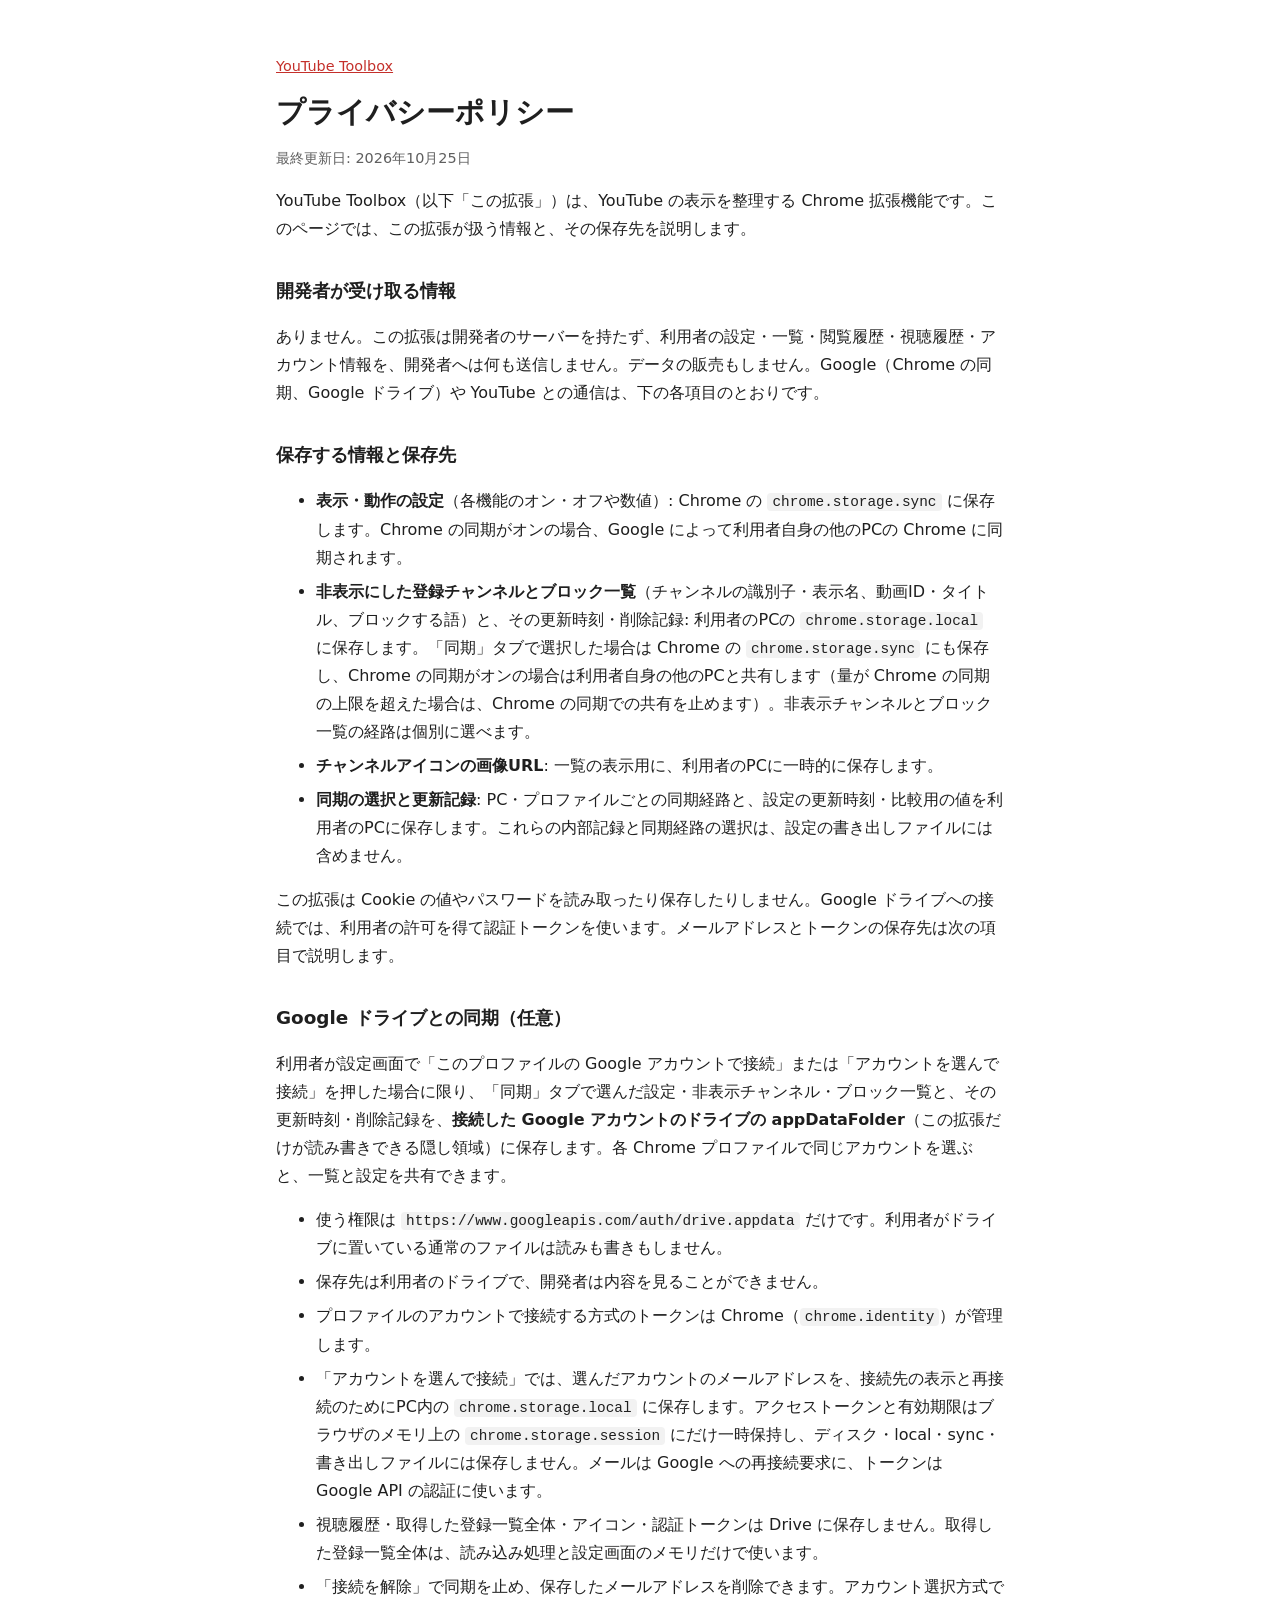
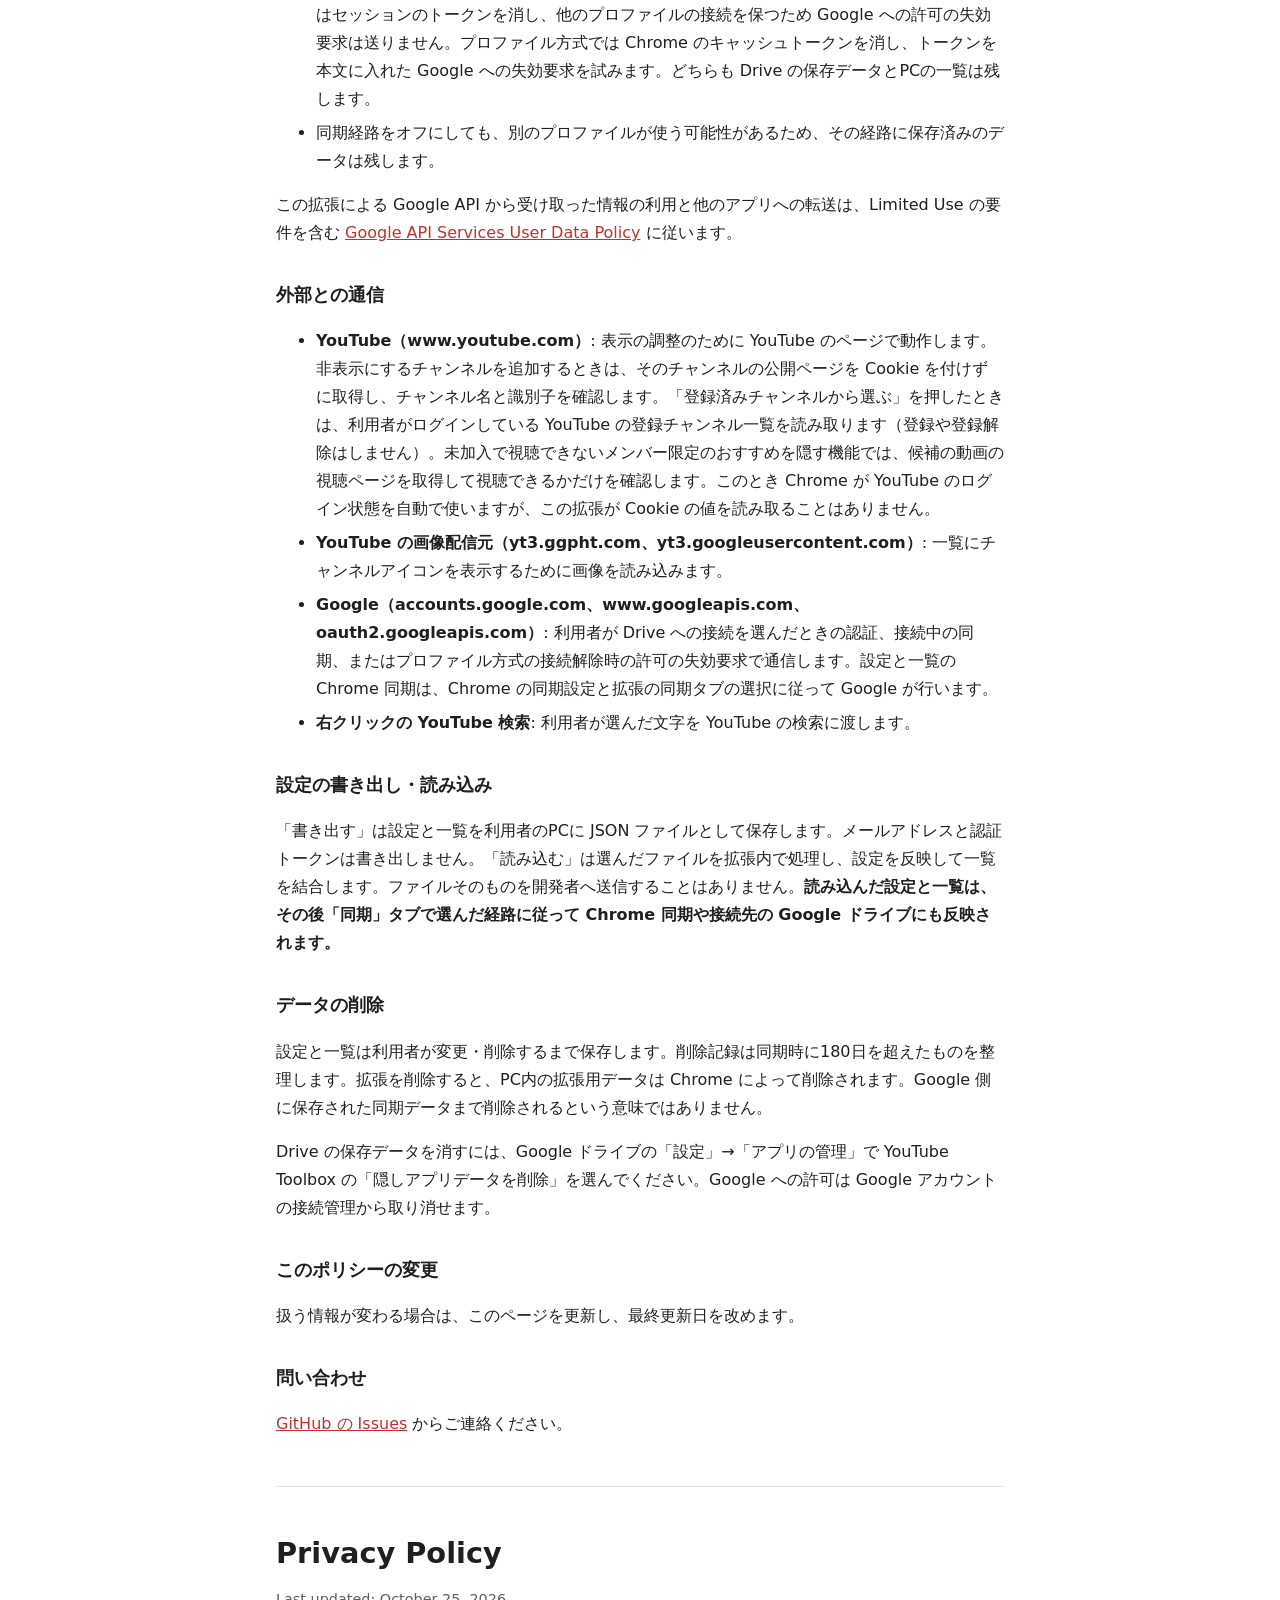
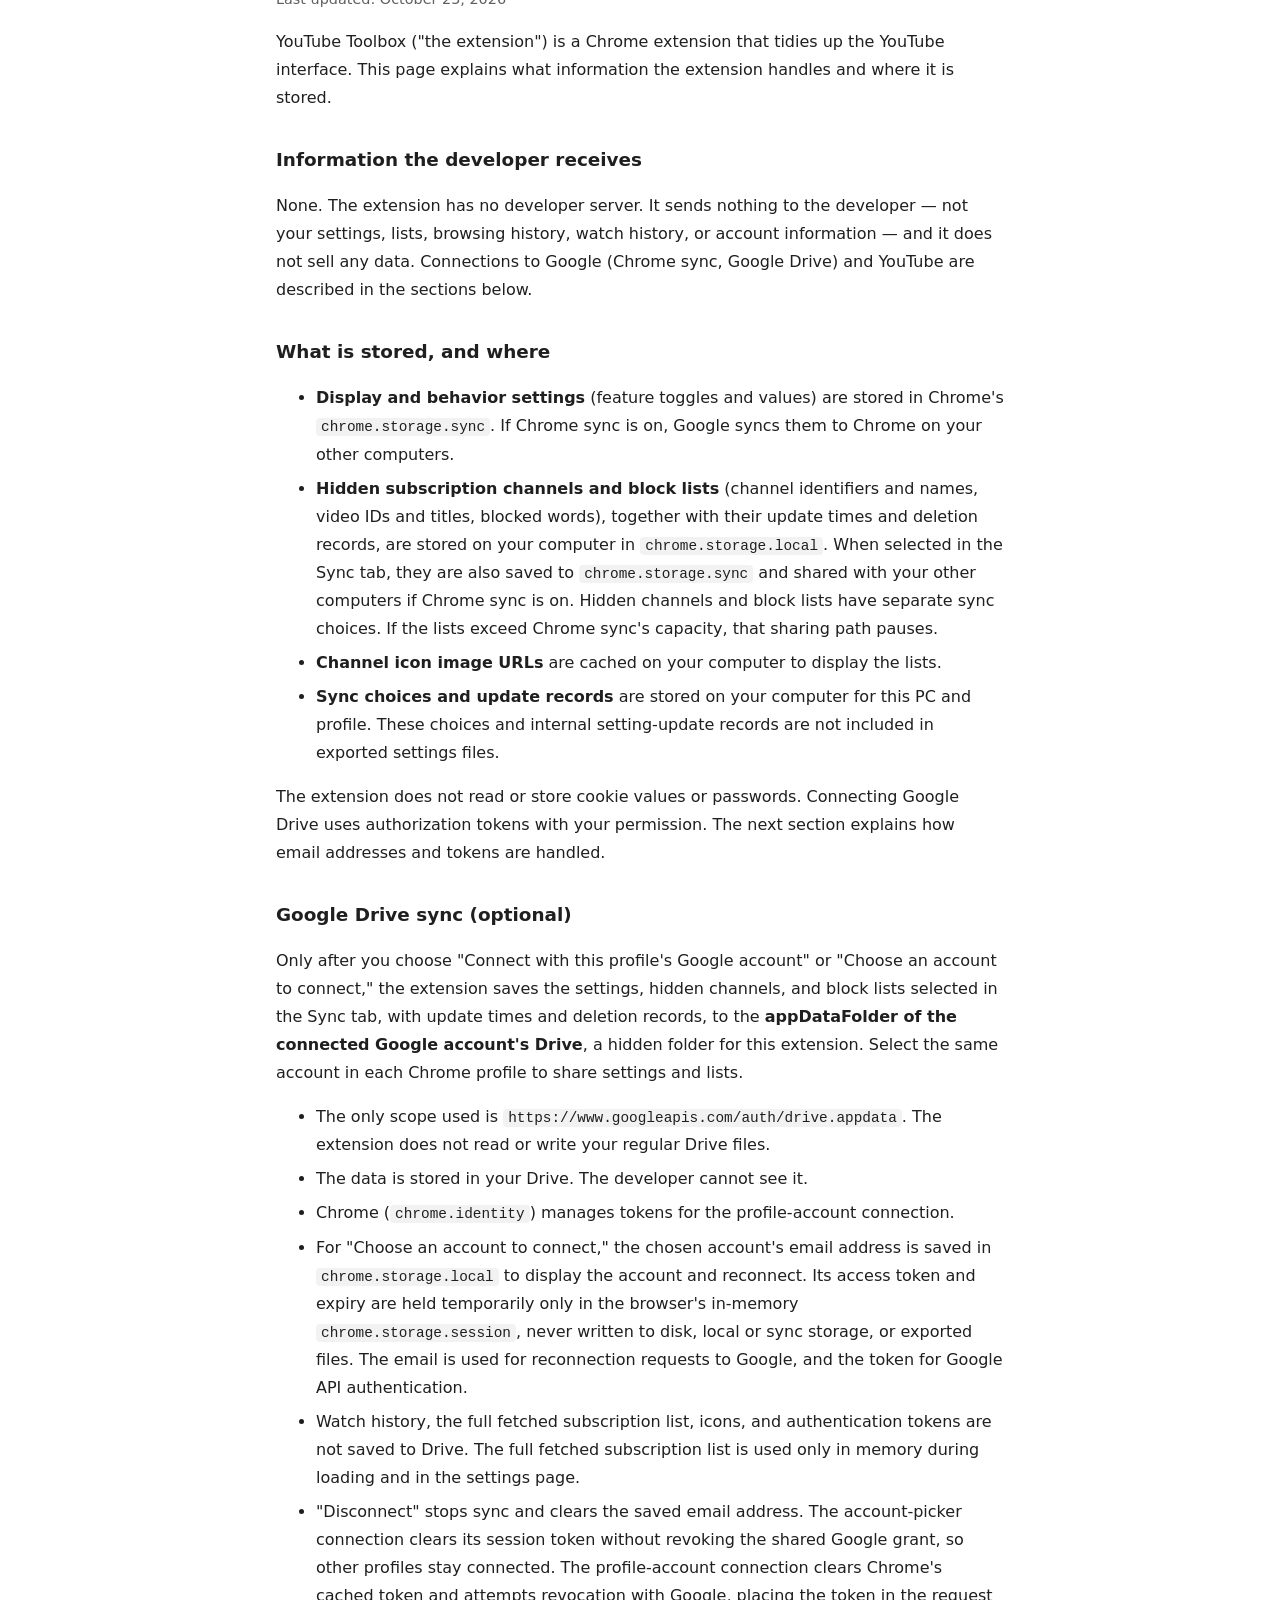
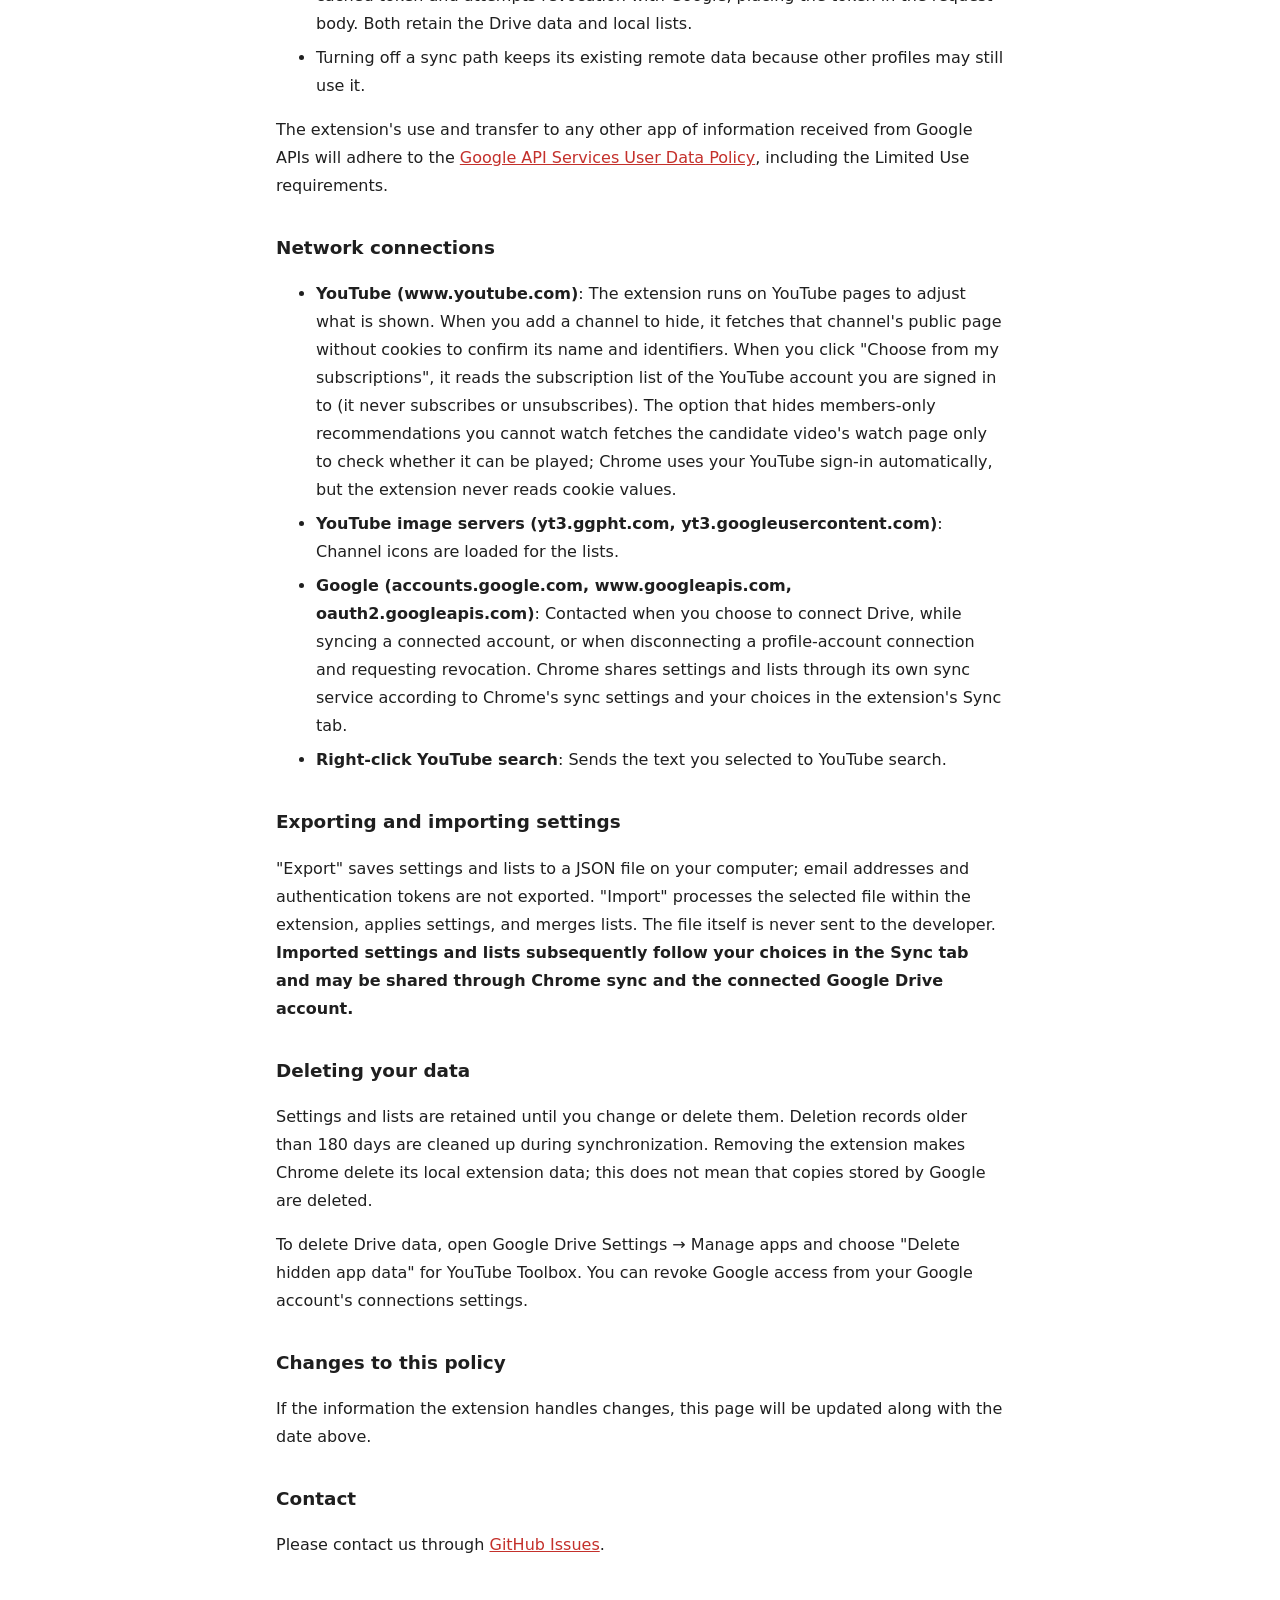
==== commit 9aae7341: "Clarify privacy disclosures for YouTube Toolbox 1.3.0" ====
--- a/privacy.html
+++ b/privacy.html
@@ -10,7 +10,7 @@
   <main>
     <p class="back"><a href="./">YouTube Toolbox</a></p>
     <h1>プライバシーポリシー</h1>
-    <p class="updated">最終更新日: 2026年10月23日</p>
+    <p class="updated">最終更新日: 2026年10月25日</p>
 
     <p>YouTube Toolbox（以下「この拡張」）は、YouTube の表示を整理する Chrome 拡張機能です。このページでは、この拡張が扱う情報と、その保存先を説明します。</p>
 
@@ -20,19 +20,22 @@
     <h2>保存する情報と保存先</h2>
     <ul>
       <li><strong>表示・動作の設定</strong>（各機能のオン・オフや数値）: Chrome の <code>chrome.storage.sync</code> に保存します。Chrome の同期がオンの場合、Google によって利用者自身の他のPCの Chrome に同期されます。</li>
-      <li><strong>非表示にした登録チャンネルとブロック一覧</strong>（チャンネルの識別子・表示名、動画ID・タイトル、ブロックする語）と、その更新時刻・削除記録: 利用者のPCの <code>chrome.storage.local</code> に保存します。あわせて Chrome の <code>chrome.storage.sync</code> にも保存し、Chrome の同期がオンの場合は利用者自身の他のPCと共有します（量が Chrome の同期の上限を超えた場合は、Chrome の同期での共有を止めます）。</li>
+      <li><strong>非表示にした登録チャンネルとブロック一覧</strong>（チャンネルの識別子・表示名、動画ID・タイトル、ブロックする語）と、その更新時刻・削除記録: 利用者のPCの <code>chrome.storage.local</code> に保存します。「同期」タブで選択した場合は Chrome の <code>chrome.storage.sync</code> にも保存し、Chrome の同期がオンの場合は利用者自身の他のPCと共有します（量が Chrome の同期の上限を超えた場合は、Chrome の同期での共有を止めます）。非表示チャンネルとブロック一覧の経路は個別に選べます。</li>
       <li><strong>チャンネルアイコンの画像URL</strong>: 一覧の表示用に、利用者のPCに一時的に保存します。</li>
+      <li><strong>同期の選択と更新記録</strong>: PC・プロファイルごとの同期経路と、設定の更新時刻・比較用の値を利用者のPCに保存します。これらの内部記録と同期経路の選択は、設定の書き出しファイルには含めません。</li>
     </ul>
-    <p>この拡張は Cookie やパスワードなどの認証情報を読み取ったり保存したりしません。</p>
+    <p>この拡張は Cookie の値やパスワードを読み取ったり保存したりしません。Google ドライブへの接続では、利用者の許可を得て認証トークンを使います。メールアドレスとトークンの保存先は次の項目で説明します。</p>
 
     <h2>Google ドライブとの同期（任意）</h2>
-    <p>一覧の量が多い場合などに、利用者が設定画面で「Google アカウントで接続」を押した場合に限り、非表示にした登録チャンネルとブロック一覧（更新時刻・削除記録を含む）と、設定画面の「同期」タブで選んだ場合は設定（各機能のオン・オフや数値）を、<strong>利用者自身の Google ドライブの appDataFolder</strong>（この拡張だけが読み書きできる隠し領域）に保存し、利用者の他のPCと同期します。</p>
+    <p>利用者が設定画面で「このプロファイルの Google アカウントで接続」または「アカウントを選んで接続」を押した場合に限り、「同期」タブで選んだ設定・非表示チャンネル・ブロック一覧と、その更新時刻・削除記録を、<strong>接続した Google アカウントのドライブの appDataFolder</strong>（この拡張だけが読み書きできる隠し領域）に保存します。各 Chrome プロファイルで同じアカウントを選ぶと、一覧と設定を共有できます。</p>
     <ul>
       <li>使う権限は <code>https://www.googleapis.com/auth/drive.appdata</code> だけです。利用者がドライブに置いている通常のファイルは読みも書きもしません。</li>
       <li>保存先は利用者のドライブで、開発者は内容を見ることができません。</li>
-      <li>Google へのログインは Chrome（<code>chrome.identity</code>）が管理します。この拡張はログイン用のトークンを設定やファイルに保存しません。</li>
-      <li>「アカウントを選んで接続」では、接続する Google アカウントを選べます（複数の Chrome プロファイルで、同じアカウントのドライブを共有するため）。選んだアカウントのメールアドレスを、表示と再接続のために利用者のPCの中に保存します。ログイン用のトークンはブラウザのメモリ上にだけ一時的に置き、ディスクには書きません。</li>
-      <li>設定画面の「接続を解除」で同期を止められます。保存した一覧を消すには、Google ドライブの「設定」→「アプリの管理」で YouTube Toolbox の「隠しアプリデータを削除」を選んでください。</li>
+      <li>プロファイルのアカウントで接続する方式のトークンは Chrome（<code>chrome.identity</code>）が管理します。</li>
+      <li>「アカウントを選んで接続」では、選んだアカウントのメールアドレスを、接続先の表示と再接続のためにPC内の <code>chrome.storage.local</code> に保存します。アクセストークンと有効期限はブラウザのメモリ上の <code>chrome.storage.session</code> にだけ一時保持し、ディスク・local・sync・書き出しファイルには保存しません。メールは Google への再接続要求に、トークンは Google API の認証に使います。</li>
+      <li>視聴履歴・取得した登録一覧全体・アイコン・認証トークンは Drive に保存しません。取得した登録一覧全体は、読み込み処理と設定画面のメモリだけで使います。</li>
+      <li>「接続を解除」で同期を止め、保存したメールアドレスを削除できます。アカウント選択方式ではセッションのトークンを消し、他のプロファイルの接続を保つため Google への許可の失効要求は送りません。プロファイル方式では Chrome のキャッシュトークンを消し、トークンを本文に入れた Google への失効要求を試みます。どちらも Drive の保存データとPCの一覧は残します。</li>
+      <li>同期経路をオフにしても、別のプロファイルが使う可能性があるため、その経路に保存済みのデータは残します。</li>
     </ul>
     <p>この拡張による Google API から受け取った情報の利用と他のアプリへの転送は、Limited Use の要件を含む <a href="https://developers.google.com/terms/api-services-user-data-policy">Google API Services User Data Policy</a> に従います。</p>
 
@@ -40,15 +43,16 @@
     <ul>
       <li><strong>YouTube（www.youtube.com）</strong>: 表示の調整のために YouTube のページで動作します。非表示にするチャンネルを追加するときは、そのチャンネルの公開ページを Cookie を付けずに取得し、チャンネル名と識別子を確認します。「登録済みチャンネルから選ぶ」を押したときは、利用者がログインしている YouTube の登録チャンネル一覧を読み取ります（登録や登録解除はしません）。未加入で視聴できないメンバー限定のおすすめを隠す機能では、候補の動画の視聴ページを取得して視聴できるかだけを確認します。このとき Chrome が YouTube のログイン状態を自動で使いますが、この拡張が Cookie の値を読み取ることはありません。</li>
       <li><strong>YouTube の画像配信元（yt3.ggpht.com、yt3.googleusercontent.com）</strong>: 一覧にチャンネルアイコンを表示するために画像を読み込みます。</li>
-      <li><strong>Google（www.googleapis.com、oauth2.googleapis.com）</strong>: Google ドライブとの同期を有効にした場合だけ通信します。</li>
+      <li><strong>Google（accounts.google.com、www.googleapis.com、oauth2.googleapis.com）</strong>: 利用者が Drive への接続を選んだときの認証、接続中の同期、またはプロファイル方式の接続解除時の許可の失効要求で通信します。設定と一覧の Chrome 同期は、Chrome の同期設定と拡張の同期タブの選択に従って Google が行います。</li>
       <li><strong>右クリックの YouTube 検索</strong>: 利用者が選んだ文字を YouTube の検索に渡します。</li>
     </ul>
 
     <h2>設定の書き出し・読み込み</h2>
-    <p>「書き出す」は、設定と一覧を利用者のPCに JSON ファイルとして保存します。「読み込む」は、利用者が選んだファイルを拡張の中だけで処理します。どちらも外部へは送信しません。</p>
+    <p>「書き出す」は設定と一覧を利用者のPCに JSON ファイルとして保存します。メールアドレスと認証トークンは書き出しません。「読み込む」は選んだファイルを拡張内で処理し、設定を反映して一覧を結合します。ファイルそのものを開発者へ送信することはありません。<strong>読み込んだ設定と一覧は、その後「同期」タブで選んだ経路に従って Chrome 同期や接続先の Google ドライブにも反映されます。</strong></p>
 
     <h2>データの削除</h2>
-    <p>拡張を削除すると、PCに保存された設定と一覧は Chrome によって削除されます。Google ドライブに同期した一覧の削除方法は、上の「Google ドライブとの同期」を見てください。</p>
+    <p>設定と一覧は利用者が変更・削除するまで保存します。削除記録は同期時に180日を超えたものを整理します。拡張を削除すると、PC内の拡張用データは Chrome によって削除されます。Google 側に保存された同期データまで削除されるという意味ではありません。</p>
+    <p>Drive の保存データを消すには、Google ドライブの「設定」→「アプリの管理」で YouTube Toolbox の「隠しアプリデータを削除」を選んでください。Google への許可は Google アカウントの接続管理から取り消せます。</p>
 
     <h2>このポリシーの変更</h2>
     <p>扱う情報が変わる場合は、このページを更新し、最終更新日を改めます。</p>
@@ -60,7 +64,7 @@
 
     <h1 lang="en">Privacy Policy</h1>
     <div lang="en">
-      <p class="updated">Last updated: October 23, 2026</p>
+      <p class="updated">Last updated: October 25, 2026</p>
 
       <p>YouTube Toolbox ("the extension") is a Chrome extension that tidies up the YouTube interface. This page explains what information the extension handles and where it is stored.</p>
 
@@ -70,19 +74,22 @@
       <h2>What is stored, and where</h2>
       <ul>
         <li><strong>Display and behavior settings</strong> (feature toggles and values) are stored in Chrome's <code>chrome.storage.sync</code>. If Chrome sync is on, Google syncs them to Chrome on your other computers.</li>
-        <li><strong>Hidden subscription channels and block lists</strong> (channel identifiers and names, video IDs and titles, blocked words), together with their update times and deletion records, are stored on your computer in <code>chrome.storage.local</code>. They are also saved to Chrome's <code>chrome.storage.sync</code>, so if Chrome sync is on they are shared with your other computers (if the lists grow beyond Chrome sync's limit, sharing through Chrome sync stops).</li>
+        <li><strong>Hidden subscription channels and block lists</strong> (channel identifiers and names, video IDs and titles, blocked words), together with their update times and deletion records, are stored on your computer in <code>chrome.storage.local</code>. When selected in the Sync tab, they are also saved to <code>chrome.storage.sync</code> and shared with your other computers if Chrome sync is on. Hidden channels and block lists have separate sync choices. If the lists exceed Chrome sync's capacity, that sharing path pauses.</li>
         <li><strong>Channel icon image URLs</strong> are cached on your computer to display the lists.</li>
+        <li><strong>Sync choices and update records</strong> are stored on your computer for this PC and profile. These choices and internal setting-update records are not included in exported settings files.</li>
       </ul>
-      <p>The extension does not read or store cookies, passwords, or other credentials.</p>
+      <p>The extension does not read or store cookie values or passwords. Connecting Google Drive uses authorization tokens with your permission. The next section explains how email addresses and tokens are handled.</p>
 
       <h2>Google Drive sync (optional)</h2>
-      <p>For larger lists or if you prefer, and only when you click "Connect with a Google account" in the settings, the extension saves your hidden subscription channels and block lists (including update times and deletion records), and your settings (feature toggles and values) if you choose so in the Sync tab, to the <strong>appDataFolder of your own Google Drive</strong> — a hidden folder that only this extension can access — to sync them across your computers.</p>
+      <p>Only after you choose "Connect with this profile's Google account" or "Choose an account to connect," the extension saves the settings, hidden channels, and block lists selected in the Sync tab, with update times and deletion records, to the <strong>appDataFolder of the connected Google account's Drive</strong>, a hidden folder for this extension. Select the same account in each Chrome profile to share settings and lists.</p>
       <ul>
         <li>The only scope used is <code>https://www.googleapis.com/auth/drive.appdata</code>. The extension does not read or write your regular Drive files.</li>
         <li>The data is stored in your Drive. The developer cannot see it.</li>
-        <li>Google sign-in is managed by Chrome (<code>chrome.identity</code>). The extension does not save sign-in tokens to its settings or to files.</li>
-        <li>"Choose an account to connect" lets you pick the Google account to use, so several Chrome profiles can share the same account's Drive folder. The chosen account's email address is stored on your computer to display it and to reconnect. The sign-in token is kept only temporarily in the browser's memory and is never written to disk.</li>
-        <li>You can stop syncing with "Disconnect" in the settings. To delete the synced lists, open Google Drive Settings → Manage apps, and choose "Delete hidden app data" for YouTube Toolbox.</li>
+        <li>Chrome (<code>chrome.identity</code>) manages tokens for the profile-account connection.</li>
+        <li>For "Choose an account to connect," the chosen account's email address is saved in <code>chrome.storage.local</code> to display the account and reconnect. Its access token and expiry are held temporarily only in the browser's in-memory <code>chrome.storage.session</code>, never written to disk, local or sync storage, or exported files. The email is used for reconnection requests to Google, and the token for Google API authentication.</li>
+        <li>Watch history, the full fetched subscription list, icons, and authentication tokens are not saved to Drive. The full fetched subscription list is used only in memory during loading and in the settings page.</li>
+        <li>"Disconnect" stops sync and clears the saved email address. The account-picker connection clears its session token without revoking the shared Google grant, so other profiles stay connected. The profile-account connection clears Chrome's cached token and attempts revocation with Google, placing the token in the request body. Both retain the Drive data and local lists.</li>
+        <li>Turning off a sync path keeps its existing remote data because other profiles may still use it.</li>
       </ul>
       <p>The extension's use and transfer to any other app of information received from Google APIs will adhere to the <a href="https://developers.google.com/terms/api-services-user-data-policy">Google API Services User Data Policy</a>, including the Limited Use requirements.</p>
 
@@ -90,15 +97,16 @@
       <ul>
         <li><strong>YouTube (www.youtube.com)</strong>: The extension runs on YouTube pages to adjust what is shown. When you add a channel to hide, it fetches that channel's public page without cookies to confirm its name and identifiers. When you click "Choose from my subscriptions", it reads the subscription list of the YouTube account you are signed in to (it never subscribes or unsubscribes). The option that hides members-only recommendations you cannot watch fetches the candidate video's watch page only to check whether it can be played; Chrome uses your YouTube sign-in automatically, but the extension never reads cookie values.</li>
         <li><strong>YouTube image servers (yt3.ggpht.com, yt3.googleusercontent.com)</strong>: Channel icons are loaded for the lists.</li>
-        <li><strong>Google (www.googleapis.com, oauth2.googleapis.com)</strong>: Contacted only when Google Drive sync is enabled.</li>
+        <li><strong>Google (accounts.google.com, www.googleapis.com, oauth2.googleapis.com)</strong>: Contacted when you choose to connect Drive, while syncing a connected account, or when disconnecting a profile-account connection and requesting revocation. Chrome shares settings and lists through its own sync service according to Chrome's sync settings and your choices in the extension's Sync tab.</li>
         <li><strong>Right-click YouTube search</strong>: Sends the text you selected to YouTube search.</li>
       </ul>
 
       <h2>Exporting and importing settings</h2>
-      <p>"Export" saves your settings and lists to a JSON file on your computer. "Import" processes the file you choose inside the extension only. Neither sends data anywhere.</p>
+      <p>"Export" saves settings and lists to a JSON file on your computer; email addresses and authentication tokens are not exported. "Import" processes the selected file within the extension, applies settings, and merges lists. The file itself is never sent to the developer. <strong>Imported settings and lists subsequently follow your choices in the Sync tab and may be shared through Chrome sync and the connected Google Drive account.</strong></p>
 
       <h2>Deleting your data</h2>
-      <p>Removing the extension makes Chrome delete the settings and lists stored on your computer. To delete lists synced to Google Drive, see "Google Drive sync" above.</p>
+      <p>Settings and lists are retained until you change or delete them. Deletion records older than 180 days are cleaned up during synchronization. Removing the extension makes Chrome delete its local extension data; this does not mean that copies stored by Google are deleted.</p>
+      <p>To delete Drive data, open Google Drive Settings → Manage apps and choose "Delete hidden app data" for YouTube Toolbox. You can revoke Google access from your Google account's connections settings.</p>
 
       <h2>Changes to this policy</h2>
       <p>If the information the extension handles changes, this page will be updated along with the date above.</p>
